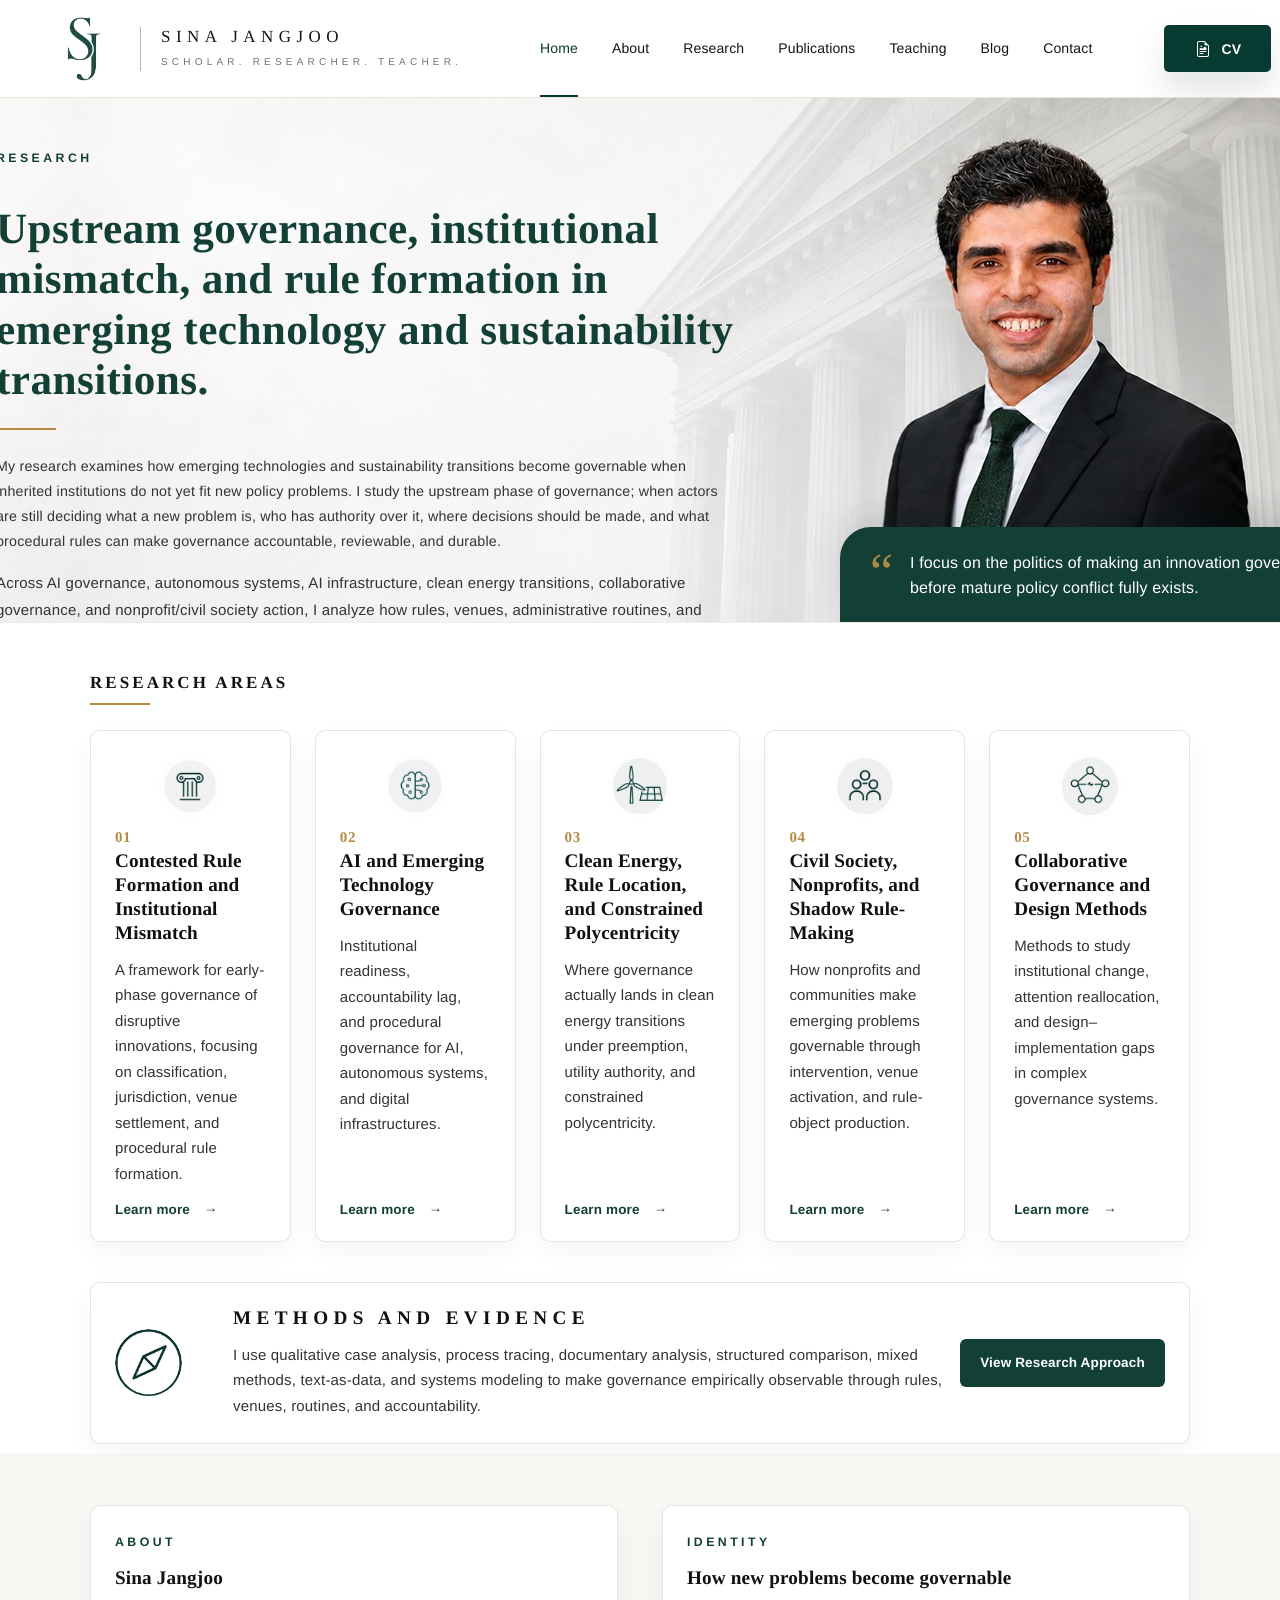
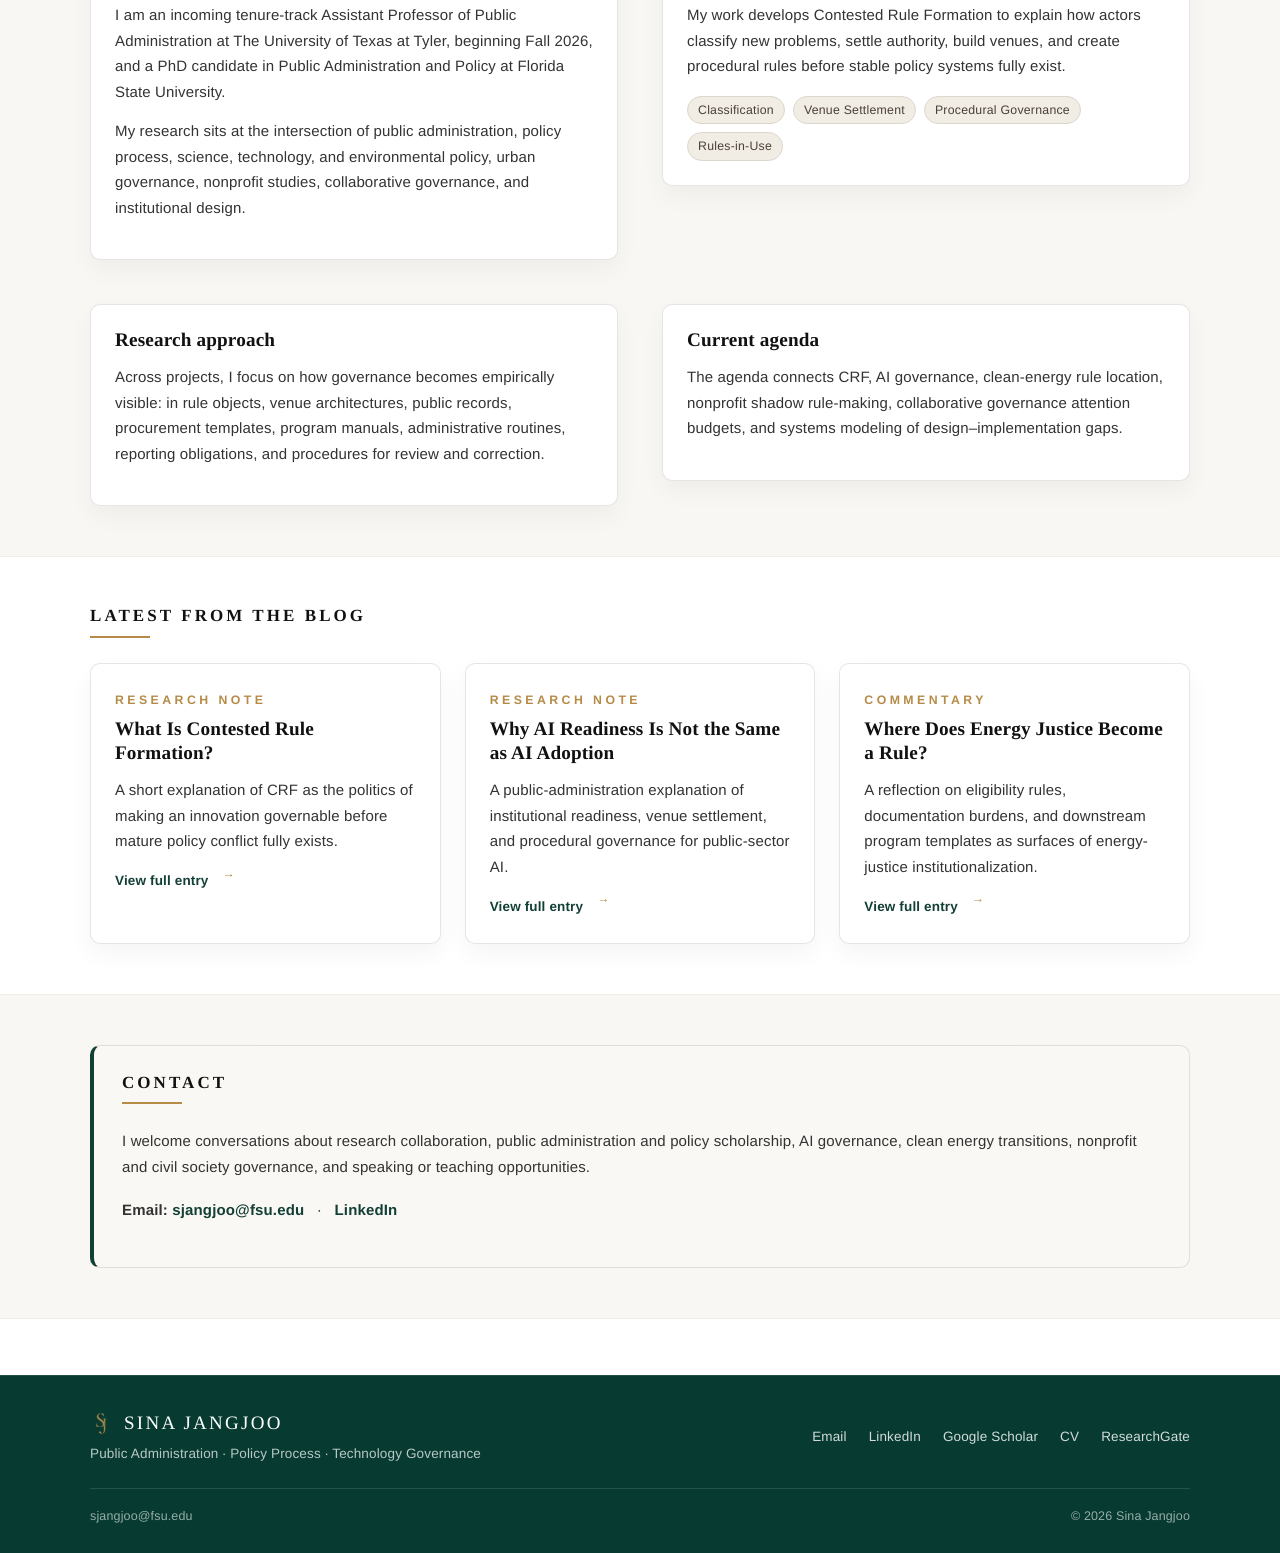
==== index.html @ 874858c8 "Update index.html" ====
<!DOCTYPE html>
<html lang="en">
<head>
  <!-- Google tag (gtag.js) -->
  <script async src="https://www.googletagmanager.com/gtag/js?id=G-QTLJDKC5LB"></script>
  <script>
    window.dataLayer = window.dataLayer || [];
    function gtag(){dataLayer.push(arguments);}
    gtag("js", new Date());

    gtag("config", "G-QTLJDKC5LB");
  </script>
  
<script src="nav.js"></script>
<meta charset="utf-8">
<meta content="width=device-width, initial-scale=1" name="viewport">
<title>Sina Jangjoo | Public Administration and Policy</title>
<meta content="Sina Jangjoo is a public administration and policy scholar studying upstream governance, institutional mismatch, and contested rule formation." name="description">
<link rel="icon" type="image/png" href="images/icon.png">
<link rel="apple-touch-icon" href="images/icon.png">
<link rel="stylesheet" href="style.css">

<style>
  :root {
    --hero-image: url('images/hero-bg.jpg') !important;

    --text-main: #222222;
    --text-body: #333333;
    --text-muted: #5A5A5A;
    --heading-main: #111111;

    --accent-green: #123f36;
    --accent-gold: #b58b47;
    --accent-garnet: #782F40;
    --accent-slate: #4A5C61;

    --box-bg: #ffffff;
    --soft-bg: #FAF8F4;
    --soft-chip: #F1ECE4;
    --soft-border: rgba(0, 0, 0, 0.10);
    --box-radius: 10px;
    --box-shadow: 0 10px 24px rgba(0, 0, 0, 0.045);
  }

  body {
    color: var(--text-body);
  }

  .hero-copy .eyebrow,
  .copy-card .eyebrow,
  .note-card span {
    color: var(--accent-green);
    font-size: 0.82rem;
    font-weight: 700;
    letter-spacing: 0.28em;
    text-transform: uppercase;
    line-height: 1;
  }

  .hero-copy h1 {
    color: var(--accent-green);
    font-family: ui-serif, Georgia, Cambria, "Times New Roman", Times, serif;
    font-size: clamp(1.935rem, 3.6vw, 2.88rem);
    line-height: 1.16;
    letter-spacing: 0.01em;
    margin-top: 22px;
    margin-bottom: 22px;
  }

  .hero-copy p {
    color: var(--text-body);
    font-size: 1rem;
    line-height: 1.75;
    max-width: 820px;
  }

  .gold-line,
  .section-line {
    background: var(--accent-gold);
  }

  .quote-card {
    background: var(--accent-green);
    color: #ffffff;
    border-radius: var(--box-radius);
    box-shadow: var(--box-shadow);
  }

  .quote-card p {
    color: #ffffff;
    font-size: 1.02rem;
    line-height: 1.6;
  }

  .quote-mark {
    color: var(--accent-gold);
  }

  .section-title {
    color: var(--heading-main);
    font-family: ui-serif, Georgia, Cambria, "Times New Roman", Times, serif;
    letter-spacing: 0.18em;
  }

  .research-grid {
    display: grid;
    grid-template-columns: repeat(5, minmax(0, 1fr));
    gap: 24px;
  }

  .research-card,
  .copy-card,
  .note-card,
  .methods-band,
  .green-callout {
    border-radius: var(--box-radius) !important;
    border: 1px solid var(--soft-border);
    background: var(--box-bg);
    box-shadow: var(--box-shadow);
  }

  .research-card {
    padding: 24px;
  }

  .research-card .num {
    color: var(--accent-gold);
    font-family: ui-serif, Georgia, Cambria, "Times New Roman", Times, serif;
    font-size: 1rem;
    font-weight: 600;
    letter-spacing: 0.04em;
    margin-bottom: 4px;
  }

  .research-card h3,
  .methods-band h3,
  .copy-card h3,
  .note-card h3 {
    color: var(--heading-main);
    font-family: ui-serif, Georgia, Cambria, "Times New Roman", Times, serif;
    font-size: 1.28rem;
    line-height: 1.25;
    margin-top: 0;
    margin-bottom: 12px;
  }

  .research-card p,
  .methods-band p,
  .copy-card p,
  .note-card p,
  .green-callout p {
    color: var(--text-body);
    font-size: 1rem;
    line-height: 1.7;
  }

  .research-card .learn,
  .learn {
    color: var(--accent-green);
    font-weight: 700;
    text-decoration: none;
  }

  .research-card .learn:hover,
  .learn:hover {
    text-decoration: underline;
  }

  .icon-wrap {
    background: rgba(18, 63, 54, 0.06);
  }

  .methods-band {
    margin-top: 40px;
    padding: 24px;
  }

  .btn {
    background: var(--accent-green);
    color: #ffffff;
    border-radius: 6px;
    font-weight: 700;
    text-decoration: none;
  }

  .btn:hover {
    background: #0d3029;
  }

  .copy-card {
    padding: 24px;
  }

  .concept-strip {
    display: flex;
    flex-wrap: wrap;
    gap: 8px;
    margin-top: 16px;
  }

  .concept-strip span {
    display: inline-block;
    padding: 7px 10px;
    border-radius: 999px;
    background: var(--soft-chip);
    color: #4a4038;
    font-size: 0.82rem;
    line-height: 1;
    font-weight: 500;
  }

  .notes-grid {
    display: grid;
    grid-template-columns: repeat(3, minmax(0, 1fr));
    gap: 24px;
  }

  .note-card {
    padding: 24px;
  }

  .note-card span {
    display: inline-block;
    color: var(--accent-gold);
    margin-bottom: 12px;
  }

  .green-callout {
    background: var(--soft-bg);
    border-left: 4px solid var(--accent-green);
    padding: 28px;
    box-shadow: none;
  }

  .green-callout h2 {
    margin-top: 0;
  }

  .green-callout a {
    color: var(--accent-green);
    font-weight: 700;
    text-decoration: none;
  }

  .green-callout a:hover {
    text-decoration: underline;
  }

  @media (max-width: 1100px) {
    .research-grid {
      grid-template-columns: repeat(2, minmax(0, 1fr));
    }

    .notes-grid {
      grid-template-columns: 1fr;
    }
  }

  @media (max-width: 700px) {
    .research-grid {
      grid-template-columns: 1fr;
    }

    .hero-copy h1 {
      font-size: 2rem;
    }

    .research-card h3,
    .methods-band h3,
    .copy-card h3,
    .note-card h3 {
      font-size: 1.18rem;
    }
  }
</style>
</head>

<body>

<main-nav active-page="home"></main-nav>

<main>
<section aria-label="Research hero" class="hero">
<div class="hero-inner">
<div class="hero-copy">
<span class="eyebrow">Research</span>
<h1>Upstream governance, institutional mismatch, and rule formation in emerging technology and sustainability transitions.</h1>
<div class="gold-line"></div>
<p style="font-size: 95%;">My research examines how emerging technologies and sustainability transitions become governable when inherited institutions do not yet fit new policy problems. I study the upstream phase of governance; when actors are still deciding what a new problem is, who has authority over it, where decisions should be made, and what procedural rules can make governance accountable, reviewable, and durable.</p>
<p>Across AI governance, autonomous systems, AI infrastructure, clean energy transitions, collaborative governance, and nonprofit/civil society action, I analyze how rules, venues, administrative routines, and intermediaries shape whether governance stabilizes, stalls, shifts venues, or consolidates without meaningful learning.</p>
</div>
<div class="quote-card"><span class="quote-mark">“</span><p>I focus on the politics of making an innovation governable before mature policy conflict fully exists.</p></div>
</div>
</section>


<section class="section research-top" id="research">
  <h2 class="section-title">Research Areas</h2>
  <div class="section-line"></div>

  <div class="research-grid">

    <article class="research-card">
      <div class="icon-wrap">
        <img alt="Contested rule formation icon" decoding="async" draggable="false" loading="eager" src="images/extracted_icon_2.png">
      </div>
      <div class="num">01</div>
      <h3>Contested Rule Formation and Institutional Mismatch</h3>
      <p>A framework for early-phase governance of disruptive innovations, focusing on classification, jurisdiction, venue settlement, and procedural rule formation.</p>
      <a class="learn" href="research.html#crf">Learn more <span>→</span></a>
    </article>

    <article class="research-card">
      <div class="icon-wrap">
        <img alt="AI and technology governance icon" decoding="async" draggable="false" loading="eager" src="images/extracted_icon_3.png">
      </div>
      <div class="num">02</div>
      <h3>AI and Emerging Technology Governance</h3>
      <p>Institutional readiness, accountability lag, and procedural governance for AI, autonomous systems, and digital infrastructures.</p>
      <a class="learn" href="research.html#ai">Learn more <span>→</span></a>
    </article>

    <article class="research-card">
      <div class="icon-wrap">
        <img alt="Clean energy governance icon" decoding="async" draggable="false" loading="eager" src="images/extracted_icon_4.png">
      </div>
      <div class="num">03</div>
      <h3>Clean Energy, Rule Location, and Constrained Polycentricity</h3>
      <p>Where governance actually lands in clean energy transitions under preemption, utility authority, and constrained polycentricity.</p>
      <a class="learn" href="research.html#energy">Learn more <span>→</span></a>
    </article>

    <article class="research-card">
      <div class="icon-wrap">
        <img alt="Civil society and nonprofits icon" decoding="async" draggable="false" loading="eager" src="images/extracted_icon_5.png">
      </div>
      <div class="num">04</div>
      <h3>Civil Society, Nonprofits, and Shadow Rule-Making</h3>
      <p>How nonprofits and communities make emerging problems governable through intervention, venue activation, and rule-object production.</p>
      <a class="learn" href="research.html#nonprofits">Learn more <span>→</span></a>
    </article>

    <article class="research-card">
      <div class="icon-wrap">
        <img alt="Collaborative governance icon" decoding="async" draggable="false" loading="eager" src="images/extracted_icon_6.png">
      </div>
      <div class="num">05</div>
      <h3>Collaborative Governance and Design Methods</h3>
      <p>Methods to study institutional change, attention reallocation, and design–implementation gaps in complex governance systems.</p>
      <a class="learn" href="research.html#methods-grid">Learn more <span>→</span></a>
    </article>

  </div>

  <div class="methods-band" id="methods">
    <div class="icon-wrap">
      <img alt="Methods and evidence compass icon" decoding="async" draggable="false" loading="eager" src="images/extracted_icon_7.png">
    </div>
    <div>
      <h3>Methods and Evidence</h3>
      <p>I use qualitative case analysis, process tracing, documentary analysis, structured comparison, mixed methods, text-as-data, and systems modeling to make governance empirically observable through rules, venues, routines, and accountability.</p>
    </div>
    <a class="btn" href="research.html#approach">View Research Approach</a>
  </div>
</section>

<section class="light-block" id="about">
  <div class="section block two-col">
    
    <div class="copy-card">
      <span class="eyebrow">About</span>
      <h3>Sina Jangjoo</h3>
      <p>I am an incoming tenure-track Assistant Professor of Public Administration at The University of Texas at Tyler, beginning Fall 2026, and a PhD candidate in Public Administration and Policy at Florida State University.</p>
      <p>My research sits at the intersection of public administration, policy process, science, technology, and environmental policy, urban governance, nonprofit studies, collaborative governance, and institutional design.</p>
    </div>

    <div class="copy-card">
      <span class="eyebrow">Identity</span>
      <h3>How new problems become governable</h3>
      <p>My work develops Contested Rule Formation to explain how actors classify new problems, settle authority, build venues, and create procedural rules before stable policy systems fully exist.</p>
      <div class="concept-strip">
        <span>Classification</span>
        <span>Venue Settlement</span>
        <span>Procedural Governance</span>
        <span>Rules-in-Use</span>
      </div>
    </div>

    <div class="copy-card">
      <h3>Research approach</h3>
      <p>Across projects, I focus on how governance becomes empirically visible: in rule objects, venue architectures, public records, procurement templates, program manuals, administrative routines, reporting obligations, and procedures for review and correction.</p>
    </div>

    <div class="copy-card">
      <h3>Current agenda</h3>
      <p>The agenda connects CRF, AI governance, clean-energy rule location, nonprofit shadow rule-making, collaborative governance attention budgets, and systems modeling of design–implementation gaps.</p>
    </div>

  </div>
</section>

<section class="section block" id="latest-blog">

  <h2 class="section-title">Latest from the Blog</h2>
  <div class="section-line"></div>

  <div class="notes-grid" id="home-latest-posts"></div>

</section>

<section class="light-block" id="contact">
  <div class="section block">
    <div class="green-callout">
      
      <h2 class="section-title">Contact</h2>
      <div class="section-line"></div>
      
      <p>I welcome conversations about research collaboration, public administration and policy scholarship, AI governance, clean energy transitions, nonprofit and civil society governance, and speaking or teaching opportunities.</p>
      <p style="margin-top:18px">
        <strong>Email:</strong> <a href="mailto:sjangjoo@fsu.edu">sjangjoo@fsu.edu</a> &nbsp; · &nbsp; 
        <a href="https://www.linkedin.com/in/sina-jangjoo/" target="_blank" rel="noopener noreferrer">LinkedIn</a>
      </p>
    </div>
  </div>
</section>

</main>

<site-footer></site-footer>
<script src="site-footer.js"></script>
<script src="blog-data.js"></script>
<script src="blog-components.js"></script>
<script>
  SJBlog.renderLatest("home-latest-posts", 3, "home");
</script>

</body>
</html>
---- style.css ----
:root {
  --green: #073B32;
  --green-dark: #062820;
  --gold: #B08A45;
  --ivory: #F8F7F3;
  --paper: #FFFFFF;
  --section-tint: #F8F7F3;
  --white: #FFFFFF;
  --text: #1F2523;
  --muted: #5B625F;
  --border: #DDD8CE;
  --panel: #EFEEE9;
  --hero-bg: #F7F8F8;
  --serif: Georgia, "Times New Roman", serif;
  --sans: Arial, Helvetica, sans-serif;
  --wrap: min(1356px, calc(100% - 180px));
}

* {
  box-sizing: border-box;
}

html {
  scroll-behavior: smooth;
}

html,
body {
  margin: 0;
  background: var(--paper);
  color: var(--text);
  font-family: var(--sans);
  font-size: 15px;
  line-height: 1.58;
  letter-spacing: 0.01em;
  -webkit-font-smoothing: antialiased;
  text-rendering: geometricPrecision;
}

body {
  overflow-x: hidden;
}

a {
  color: inherit;
  text-decoration: none;
}

img {
  max-width: 100%;
  display: block;
}

section[id] {
  scroll-margin-top: 110px;
}

/* ==========================================================
   HEADER / MAIN NAVIGATION
   ========================================================== */

main-nav {
  display: block;
  width: 100%;
}

.sj-site-header {
  width: 100%;
  height: 98px;
  background: #ffffff;
  border-bottom: 1px solid #e8e5dd;
  position: relative;
  z-index: 1000;
}

.sj-header-inner {
  width: min(1390px, calc(100% - 96px));
  height: 100%;
  margin: 0 auto;
  display: grid;
  grid-template-columns: auto 1fr auto;
  align-items: center;
  column-gap: 72px;
}

.sj-header-brand {
  display: flex;
  align-items: center;
  gap: 20px;
  min-width: 420px;
}

.sj-logo-link {
  display: flex;
  align-items: center;
  justify-content: center;
  flex: 0 0 auto;
}

.sj-logo {
  width: auto;
  height: 72px;
  display: block;
  object-fit: contain;
}

.sj-vertical-divider {
  width: 1px;
  height: 44px;
  background: #b9b4aa;
  opacity: 0.95;
  flex: 0 0 auto;
}

.sj-brand-text {
  display: flex;
  flex-direction: column;
  justify-content: center;
  color: var(--green);
  line-height: 1;
  text-decoration: none;
  transform: translateY(-1px);
}

.sj-brand-name {
  font-family: var(--serif);
  font-size: 17px;
  font-weight: 400;
  letter-spacing: 0.32em;
  color: #111817;
  white-space: nowrap;
  margin: 0;
}

.sj-brand-subtitle {
  margin-top: 13px;
  font-family: var(--sans);
  font-size: 10px;
  font-weight: 400;
  letter-spacing: 0.42em;
  color: #6f7470;
  text-transform: uppercase;
  white-space: nowrap;
}

.sj-main-navigation {
  height: 100%;
  display: flex;
  align-items: center;
  justify-content: center;
  gap: 34px;
  white-space: nowrap;
}

.sj-nav-link {
  height: 100%;
  display: flex;
  align-items: center;
  position: relative;
  font-family: var(--sans);
  font-size: 14px;
  font-weight: 400;
  color: #101615;
  text-decoration: none;
  letter-spacing: 0.01em;
  transition: color 0.2s ease;
}

.sj-nav-link::after {
  content: "";
  position: absolute;
  left: 0;
  right: 0;
  bottom: 0;
  height: 2px;
  background: var(--green);
  transform: scaleX(0);
  transform-origin: center;
  transition: transform 0.2s ease;
}

.sj-nav-link:hover,
.sj-nav-link.active {
  color: var(--green);
}

.sj-nav-link:hover::after,
.sj-nav-link.active::after {
  transform: scaleX(1);
}

.sj-header-action {
  display: flex;
  align-items: center;
  justify-content: flex-end;
}

.sj-cv-button {
  height: 47px;
  min-width: 107px;
  padding: 0 25px;
  display: inline-flex;
  align-items: center;
  justify-content: center;
  gap: 11px;
  background: var(--green);
  color: #ffffff;
  border-radius: 5px;
  text-decoration: none;
  font-family: var(--sans);
  font-size: 14px;
  font-weight: 700;
  line-height: 1;
  box-shadow: 0 18px 34px rgba(6, 40, 32, 0.12);
  transition: background-color 0.2s ease, transform 0.2s ease;
}

.sj-cv-button:hover {
  background: var(--green-dark);
  transform: translateY(-1px);
}

.sj-cv-button svg {
  width: 16px;
  height: 16px;
  fill: currentColor;
  flex: 0 0 auto;
}

/* ==========================================================
   MAIN / HERO
   ========================================================== */

main {
  background: var(--paper);
}

.hero {
  height: 525px !important;
  min-height: 525px !important;
  position: relative !important;
  overflow: hidden !important;
  background-color: var(--hero-bg) !important;
  background-image: linear-gradient(90deg, rgba(255, 255, 255, 0.035), rgba(255, 255, 255, 0)), var(--hero-image) !important;
  background-repeat: no-repeat !important;
  background-size: 1536px auto !important;
  background-position: center top !important;
  border-bottom: 1px solid #efede8;
}

.hero-inner {
  width: 1536px !important;
  max-width: none !important;
  height: 525px !important;
  margin: 0 !important;
  position: absolute !important;
  left: 50% !important;
  top: 0 !important;
  transform: translateX(-50%) !important;
  overflow: hidden !important;
}

.hero-inner::before {
  content: "";
  position: absolute;
  inset: 0;
  z-index: 0;
  background-image: linear-gradient(90deg, rgba(255, 255, 255, 0.03), rgba(255, 255, 255, 0)), var(--hero-image);
  background-repeat: no-repeat;
  background-size: 1536px auto;
  background-position: center top;
  pointer-events: none;
}

.hero-copy {
  position: absolute !important;
  z-index: 2 !important;
  left: 124px !important;
  top: 48px !important;
  width: 745px !important;
  max-width: none !important;
  padding: 0 !important;
}

.eyebrow {
  display: inline-block;
  color: var(--green);
  font-size: 14px;
  line-height: 1;
  letter-spacing: 0.34em;
  font-weight: 700;
  text-transform: uppercase;
  margin-bottom: 19px;
}

h1 {
  font-family: var(--serif);
  color: var(--green);
  font-size: 36px;
  line-height: 1.18;
  margin: 0 0 21px;
  font-weight: 700;
  letter-spacing: 0.017em;
  max-width: 790px;
}

.gold-line,
.section-line {
  width: 60px;
  height: 2px;
  background: var(--gold);
  margin: 0 0 25px;
}

.hero-copy p {
  font-size: 15px;
  line-height: 1.54;
  max-width: 760px;
  margin: 0 0 17px;
  color: #303633;
  letter-spacing: 0.014em;
}

.quote-card {
  position: absolute !important;
  z-index: 3 !important;
  right: 0 !important;
  bottom: 0 !important;
  width: 568px !important;
  height: 96px !important;
  min-height: 0 !important;
  background: linear-gradient(135deg, #0B4138, #062820);
  color: #ffffff;
  padding: 25px 34px 20px 70px !important;
  border-radius: 31px 0 0 0 !important;
  transform: none !important;
  box-shadow: 0 -12px 30px rgba(6, 40, 32, 0.10) !important;
}

.quote-card .quote-mark {
  position: absolute;
  left: 30px !important;
  top: 20px !important;
  color: var(--gold);
  font-family: var(--serif);
  font-size: 52px;
  line-height: 1;
}

.quote-card p {
  margin: 0;
  font-size: 16px !important;
  line-height: 1.55 !important;
  letter-spacing: 0.01em;
  max-width: 425px !important;
}

/* ==========================================================
   SECTIONS / RESEARCH CARDS
   ========================================================== */

.section {
  width: var(--wrap);
  margin: 0 auto;
}

.block {
  padding: 50px 0;
}

.research-top {
  padding-top: 51px;
  padding-bottom: 10px;
  background: var(--paper);
  box-shadow: 0 0 0 100vmax var(--paper);
  clip-path: inset(0 -100vmax);
}

.section-title {
  font-size: 17px;
  letter-spacing: 0.34em;
  color: var(--green);
  text-transform: uppercase;
  font-weight: 700;
  margin: 0 0 10px;
  line-height: 1.1;
}

.research-grid {
  display: grid;
  grid-template-columns: repeat(5, 1fr);
  gap: 18px;
}

.research-card {
  background: #ffffff;
  border: 1px solid var(--border);
  border-radius: 5px;
  min-height: 266px;
  padding: 12px 22px 16px;
  display: flex;
  flex-direction: column;
  box-shadow: 0 3px 12px rgba(31, 37, 35, 0.025);
}

.icon-wrap {
  width: 64px;
  height: 64px;
  border-radius: 50%;
  background: #edf0ee;
  margin: 0 auto 12px;
  color: var(--green);
  display: grid;
  place-items: center;
  flex: 0 0 auto;
}

.icon-wrap svg {
  width: 42px;
  height: 42px;
  fill: none;
  stroke: currentColor;
  stroke-linecap: round;
  stroke-linejoin: round;
  shape-rendering: geometricPrecision;
  overflow: visible;
}

.research-grid .icon-wrap svg * {
  vector-effect: non-scaling-stroke;
}

.research-card .icon-wrap {
  width: 64px !important;
  height: 64px !important;
  padding: 0 !important;
  background: transparent !important;
  border: none !important;
  overflow: hidden !important;
  border-radius: 50% !important;
  display: grid !important;
  place-items: center !important;
}

.research-card .icon-wrap img {
  width: 100% !important;
  height: 100% !important;
  display: block !important;
  object-fit: cover !important;
  border-radius: 50% !important;
  image-rendering: auto !important;
}

.research-card .icon-wrap svg {
  display: none !important;
}

.num {
  font-family: var(--serif);
  font-size: 14px;
  color: var(--gold);
  margin-bottom: 3px;
  line-height: 1;
}

.research-card h3 {
  font-family: var(--serif);
  font-size: 18px;
  line-height: 1.18;
  color: #151b19;
  margin: 0 0 13px;
  font-weight: 700;
  letter-spacing: 0.005em;
}

.research-card p {
  font-size: 13.5px;
  line-height: 1.55;
  color: #404844;
  margin: 0 0 16px;
  letter-spacing: 0.008em;
}

.learn {
  margin-top: auto;
  color: var(--green);
  font-weight: 700;
  font-size: 13.5px;
  display: inline-flex;
  gap: 14px;
  align-items: center;
  line-height: 1;
}

.methods-band {
  margin-top: 22px;
  background: #eeeee9;
  border-radius: 5px;
  display: grid;
  grid-template-columns: 104px 1fr 205px;
  align-items: center;
  gap: 14px;
  padding: 18px 30px 17px 32px;
  min-height: 92px;
}

.methods-band .icon-wrap {
  width: 67px;
  height: 67px;
  margin: 0;
  background: transparent;
  border: 0;
  color: var(--green);
  overflow: hidden;
  border-radius: 50%;
  display: grid;
  place-items: center;
}

.methods-band .icon-wrap img {
  width: 100%;
  height: 100%;
  display: block;
  object-fit: cover;
  border-radius: 50%;
  image-rendering: auto;
}

.methods-band h3 {
  font-size: 14px;
  letter-spacing: 0.28em;
  text-transform: uppercase;
  color: var(--green);
  margin: 0 0 6px;
  line-height: 1.1;
  font-weight: 700;
}

.methods-band p {
  margin: 0;
  color: #4a504d;
  line-height: 1.45;
  font-size: 13.5px;
  letter-spacing: 0.012em;
}

.btn {
  display: inline-flex;
  align-items: center;
  justify-content: center;
  background: var(--green);
  color: white;
  border-radius: 5px;
  padding: 13px 24px;
  font-weight: 700;
  white-space: nowrap;
  font-size: 13.5px;
  min-width: 205px;
}

/* ==========================================================
   LOWER PAGE CONTENT
   ========================================================== */

.light-block {
  background: var(--section-tint);
  border-top: 1px solid #f0ede6;
  border-bottom: 1px solid #f0ede6;
}

main > section.section.block {
  background: var(--paper);
  box-shadow: 0 0 0 100vmax var(--paper);
  clip-path: inset(0 -100vmax);
}

main > section.light-block + section.section.block {
  background: var(--paper);
  box-shadow: 0 0 0 100vmax var(--paper);
  clip-path: inset(0 -100vmax);
}

main > section.research-top {
  background: var(--paper) !important;
  box-shadow: 0 0 0 100vmax var(--paper) !important;
  clip-path: inset(0 -100vmax) !important;
}

main > section.light-block {
  background: var(--section-tint) !important;
  border-top: 1px solid #f0ede6 !important;
  border-bottom: 1px solid #f0ede6 !important;
}

.two-col {
  display: grid;
  grid-template-columns: 1fr 1fr;
  gap: 44px;
  align-items: start;
}

.copy-card,
.pub-card,
.note-card {
  background: #ffffff;
  border: 1px solid var(--border);
  border-radius: 8px;
  padding: 30px;
  box-shadow: 0 6px 30px rgba(6, 40, 32, 0.05);
}

.copy-card h3,
.pub-card h3,
.note-card h3 {
  font-family: var(--serif);
  color: var(--green);
  font-size: 25px;
  line-height: 1.2;
  margin: 0 0 14px;
}

.copy-card p,
.pub-card p,
.note-card p {
  color: #39413e;
  margin: 0 0 14px;
  line-height: 1.65;
}

.copy-card ul {
  margin: 12px 0 0 20px;
  padding: 0;
  color: #39413e;
}

.copy-card li {
  margin: 7px 0;
}

.concept-strip {
  display: flex;
  flex-wrap: wrap;
  gap: 10px;
  margin-top: 18px;
}

.concept-strip span,
.status {
  border: 1px solid var(--border);
  border-radius: 999px;
  padding: 6px 11px;
  background: #f6f5f1;
  color: var(--green);
  font-weight: 700;
  font-size: 12px;
  text-transform: none;
  letter-spacing: 0.02em;
}

.pub-grid,
.notes-grid {
  display: grid;
  grid-template-columns: repeat(3, 1fr);
  gap: 22px;
}

.pub-card,
.note-card {
  min-height: 260px;
}

.citation {
  font-size: 13.5px;
  color: var(--muted);
  font-style: italic;
  line-height: 1.55;
}

.pub-links a {
  display: inline-flex;
  margin-right: 10px;
  margin-top: 8px;
  color: var(--green);
  font-weight: 700;
  font-size: 13px;
}

.small {
  font-size: 13px;
  color: var(--muted);
}

/* ==========================================================
   GENERIC PAGE STYLING
   This helps research.html, publications.html, and media.html
   keep a clean layout even if they use simple section markup.
   ========================================================== */

.page-section {
  width: var(--wrap);
  margin: 0 auto;
  padding: 54px 0;
}

.page-kicker {
  display: block;
  color: var(--green);
  font-size: 13px;
  line-height: 1;
  letter-spacing: 0.34em;
  font-weight: 700;
  text-transform: uppercase;
  margin-bottom: 18px;
}

.page-title {
  font-family: var(--serif);
  color: var(--green);
  font-size: 36px;
  line-height: 1.22;
  margin: 0 0 20px;
  max-width: 1180px;
}

.page-lede {
  color: #303633;
  font-size: 15px;
  line-height: 1.7;
  max-width: 1200px;
  margin: 0 0 18px;
}

.page-quote {
  font-family: var(--serif);
  color: var(--green);
  font-size: 21px;
  line-height: 1.45;
  margin: 24px 0;
  padding-left: 22px;
  border-left: 3px solid var(--gold);
}

/* ==========================================================
   FOOTER
   ========================================================== */

.footer {
  background: var(--green-dark) !important;
  color: #ffffff;
  padding: 42px 0;
  margin-top: 40px;
}

.footer-inner {
  width: var(--wrap);
  margin: 0 auto;
  display: flex;
  justify-content: space-between;
  gap: 28px;
  align-items: center;
}

.footer a {
  color: #ffffff;
  margin-left: 18px;
}

/* ==========================================================
   RESPONSIVE
   ========================================================== */

@media (max-width: 1200px) {
  :root {
    --wrap: min(100% - 50px, 1100px);
  }

  .sj-header-inner {
    width: min(100% - 48px, 1100px);
    column-gap: 34px;
  }

  .sj-header-brand {
    min-width: 340px;
    gap: 16px;
  }

  .sj-logo {
    height: 62px;
  }

  .sj-brand-name {
    font-size: 15px;
    letter-spacing: 0.26em;
  }

  .sj-brand-subtitle {
    font-size: 9px;
    letter-spacing: 0.32em;
  }

  .sj-main-navigation {
    gap: 22px;
  }

  .sj-nav-link {
    font-size: 13px;
  }

  .hero {
    height: auto;
    min-height: 525px;
    background-position: center top;
  }

  .hero-copy {
    max-width: 100%;
    width: auto;
  }

  .quote-card {
    width: min(620px, 84%);
  }

  .research-grid {
    grid-template-columns: repeat(2, 1fr);
  }

  .methods-band {
    grid-template-columns: 90px 1fr;
  }

  .methods-band .btn {
    grid-column: 2;
  }

  .pub-grid,
  .notes-grid {
    grid-template-columns: 1fr 1fr;
  }
}

@media (max-width: 900px) {
  .sj-site-header {
    height: auto;
  }

  .sj-header-inner {
    width: calc(100% - 32px);
    padding: 14px 0;
    display: flex;
    flex-wrap: wrap;
    gap: 16px 24px;
  }

  .sj-header-brand {
    min-width: 0;
    flex: 1 1 auto;
  }

  .sj-logo {
    height: 54px;
  }

  .sj-vertical-divider {
    height: 38px;
  }

  .sj-brand-name {
    font-size: 15px;
    letter-spacing: 0.22em;
  }

  .sj-brand-subtitle {
    margin-top: 9px;
    font-size: 8px;
    letter-spacing: 0.24em;
  }

  .sj-header-action {
    margin-left: auto;
  }

  .sj-main-navigation {
    order: 3;
    width: 100%;
    height: auto;
    justify-content: flex-start;
    gap: 24px;
    overflow-x: auto;
    padding-bottom: 4px;
  }

  .sj-nav-link {
    height: 34px;
    flex: 0 0 auto;
  }

  .sj-cv-button {
    height: 42px;
    min-width: 92px;
    padding: 0 20px;
  }
}

@media (max-width: 760px) {
  :root {
    --wrap: calc(100% - 28px);
  }

  body {
    font-size: 15px;
  }

  .hero {
    min-height: 720px;
  }

  .hero-copy {
    left: 24px !important;
    width: calc(100% - 48px) !important;
    padding: 40px 0 430px;
  }

  h1,
  .page-title {
    font-size: 32px;
  }

  .quote-card {
    height: auto;
    min-height: 110px;
    padding: 24px 22px 22px 62px !important;
  }

  .quote-card p {
    font-size: 15px;
  }

  .research-grid,
  .two-col,
  .pub-grid,
  .notes-grid {
    grid-template-columns: 1fr;
  }

  .methods-band {
    grid-template-columns: 1fr;
    padding: 22px;
  }

  .methods-band .btn {
    grid-column: auto;
  }

  .footer-inner {
    display: block;
  }

  .footer a {
    display: inline-block;
    margin: 12px 18px 0 0;
  }
}

@media (max-width: 560px) {
  .sj-header-inner {
    width: calc(100% - 24px);
  }

  .sj-header-brand {
    width: 100%;
  }

  .sj-logo {
    height: 48px;
  }

  .sj-brand-name {
    font-size: 14px;
    letter-spacing: 0.18em;
  }

  .sj-brand-subtitle {
    font-size: 7.5px;
    letter-spacing: 0.18em;
  }

  .sj-header-action {
    width: 100%;
    justify-content: flex-start;
  }

  .sj-main-navigation {
    gap: 20px;
  }
}
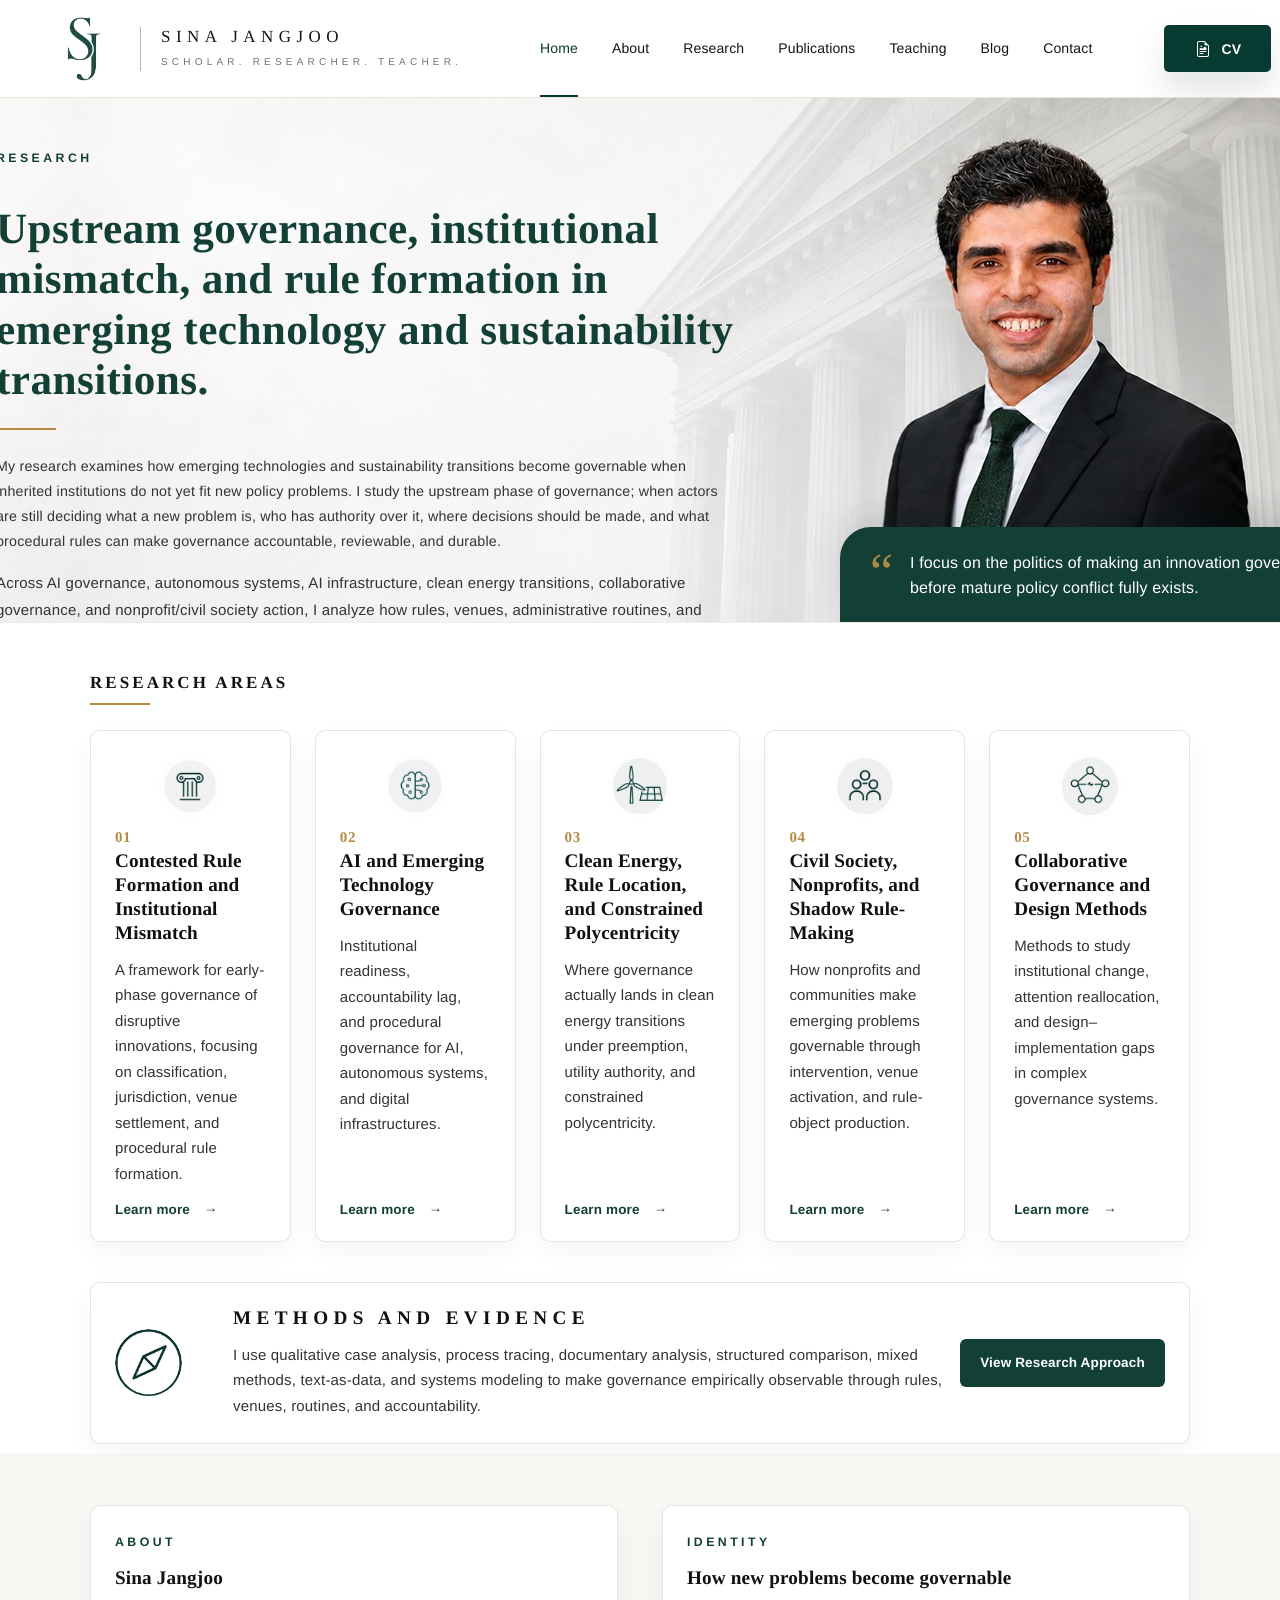
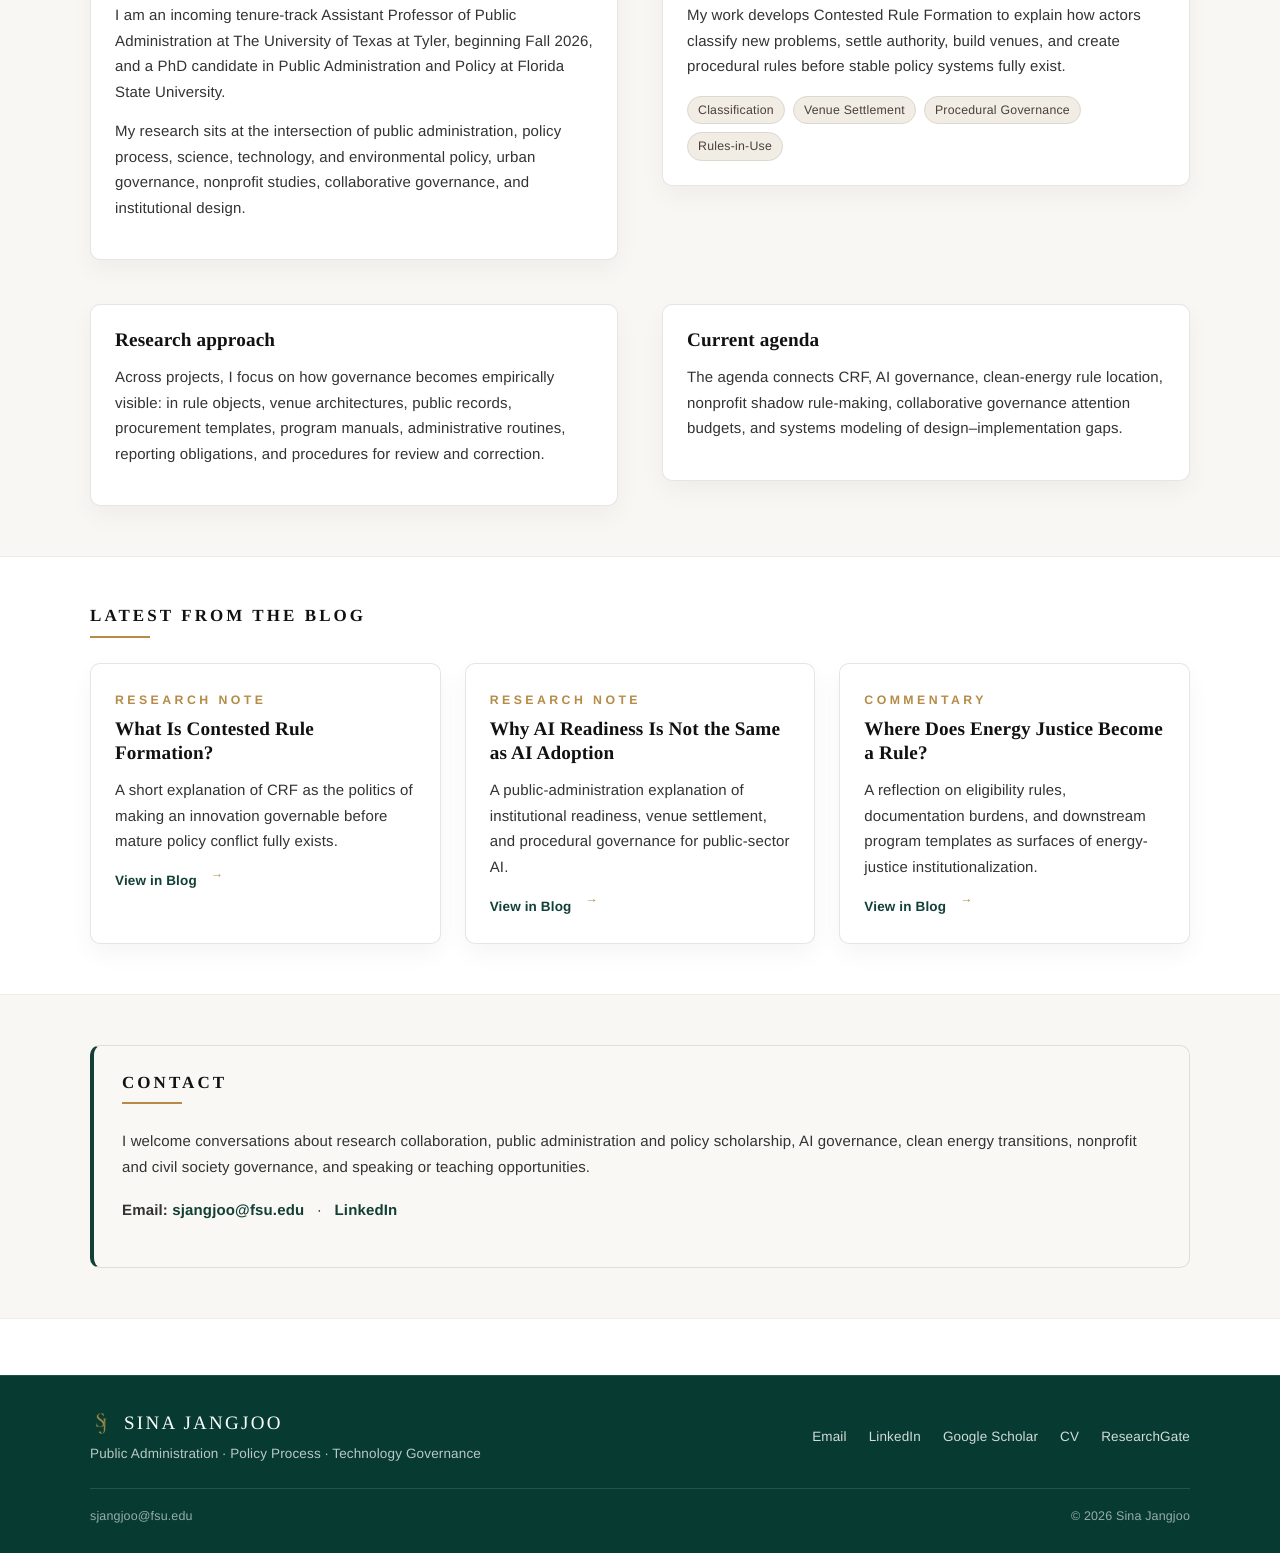
==== commit b818310d: "Update index.html" ====
--- a/index.html
+++ b/index.html
@@ -119,6 +119,21 @@
     box-shadow: var(--box-shadow);
   }
 
+  .research-card,
+  .note-card {
+    text-decoration: none;
+    color: inherit;
+    cursor: pointer;
+    transition: transform 0.18s ease, box-shadow 0.18s ease, border-color 0.18s ease;
+  }
+
+  .research-card:hover,
+  .note-card:hover {
+    transform: translateY(-3px);
+    border-color: rgba(18, 63, 54, 0.22);
+    box-shadow: 0 14px 30px rgba(0, 0, 0, 0.07);
+  }
+
   .research-card {
     padding: 24px;
   }
@@ -161,7 +176,8 @@
     text-decoration: none;
   }
 
-  .research-card .learn:hover,
+  .research-card:hover .learn,
+  .note-card:hover .learn,
   .learn:hover {
     text-decoration: underline;
   }
@@ -217,12 +233,20 @@
 
   .note-card {
     padding: 24px;
+    display: block;
   }
 
   .note-card span {
     display: inline-block;
     color: var(--accent-gold);
     margin-bottom: 12px;
+  }
+
+  .note-card .learn {
+    display: inline-flex;
+    gap: 14px;
+    align-items: center;
+    line-height: 1;
   }
 
   .green-callout {
@@ -300,55 +324,55 @@
 
   <div class="research-grid">
 
-    <article class="research-card">
+    <a class="research-card" href="research.html#crf" aria-label="Learn more about Contested Rule Formation and Institutional Mismatch">
       <div class="icon-wrap">
         <img alt="Contested rule formation icon" decoding="async" draggable="false" loading="eager" src="images/extracted_icon_2.png">
       </div>
       <div class="num">01</div>
       <h3>Contested Rule Formation and Institutional Mismatch</h3>
       <p>A framework for early-phase governance of disruptive innovations, focusing on classification, jurisdiction, venue settlement, and procedural rule formation.</p>
-      <a class="learn" href="research.html#crf">Learn more <span>→</span></a>
-    </article>
-
-    <article class="research-card">
+      <span class="learn">Learn more <span>→</span></span>
+    </a>
+
+    <a class="research-card" href="research.html#ai" aria-label="Learn more about AI and Emerging Technology Governance">
       <div class="icon-wrap">
         <img alt="AI and technology governance icon" decoding="async" draggable="false" loading="eager" src="images/extracted_icon_3.png">
       </div>
       <div class="num">02</div>
       <h3>AI and Emerging Technology Governance</h3>
       <p>Institutional readiness, accountability lag, and procedural governance for AI, autonomous systems, and digital infrastructures.</p>
-      <a class="learn" href="research.html#ai">Learn more <span>→</span></a>
-    </article>
-
-    <article class="research-card">
+      <span class="learn">Learn more <span>→</span></span>
+    </a>
+
+    <a class="research-card" href="research.html#energy" aria-label="Learn more about Clean Energy, Rule Location, and Constrained Polycentricity">
       <div class="icon-wrap">
         <img alt="Clean energy governance icon" decoding="async" draggable="false" loading="eager" src="images/extracted_icon_4.png">
       </div>
       <div class="num">03</div>
       <h3>Clean Energy, Rule Location, and Constrained Polycentricity</h3>
       <p>Where governance actually lands in clean energy transitions under preemption, utility authority, and constrained polycentricity.</p>
-      <a class="learn" href="research.html#energy">Learn more <span>→</span></a>
-    </article>
-
-    <article class="research-card">
+      <span class="learn">Learn more <span>→</span></span>
+    </a>
+
+    <a class="research-card" href="research.html#nonprofits" aria-label="Learn more about Civil Society, Nonprofits, and Shadow Rule-Making">
       <div class="icon-wrap">
         <img alt="Civil society and nonprofits icon" decoding="async" draggable="false" loading="eager" src="images/extracted_icon_5.png">
       </div>
       <div class="num">04</div>
       <h3>Civil Society, Nonprofits, and Shadow Rule-Making</h3>
       <p>How nonprofits and communities make emerging problems governable through intervention, venue activation, and rule-object production.</p>
-      <a class="learn" href="research.html#nonprofits">Learn more <span>→</span></a>
-    </article>
-
-    <article class="research-card">
+      <span class="learn">Learn more <span>→</span></span>
+    </a>
+
+    <a class="research-card" href="research.html#methods-grid" aria-label="Learn more about Collaborative Governance and Design Methods">
       <div class="icon-wrap">
         <img alt="Collaborative governance icon" decoding="async" draggable="false" loading="eager" src="images/extracted_icon_6.png">
       </div>
       <div class="num">05</div>
       <h3>Collaborative Governance and Design Methods</h3>
       <p>Methods to study institutional change, attention reallocation, and design–implementation gaps in complex governance systems.</p>
-      <a class="learn" href="research.html#methods-grid">Learn more <span>→</span></a>
-    </article>
+      <span class="learn">Learn more <span>→</span></span>
+    </a>
 
   </div>
 
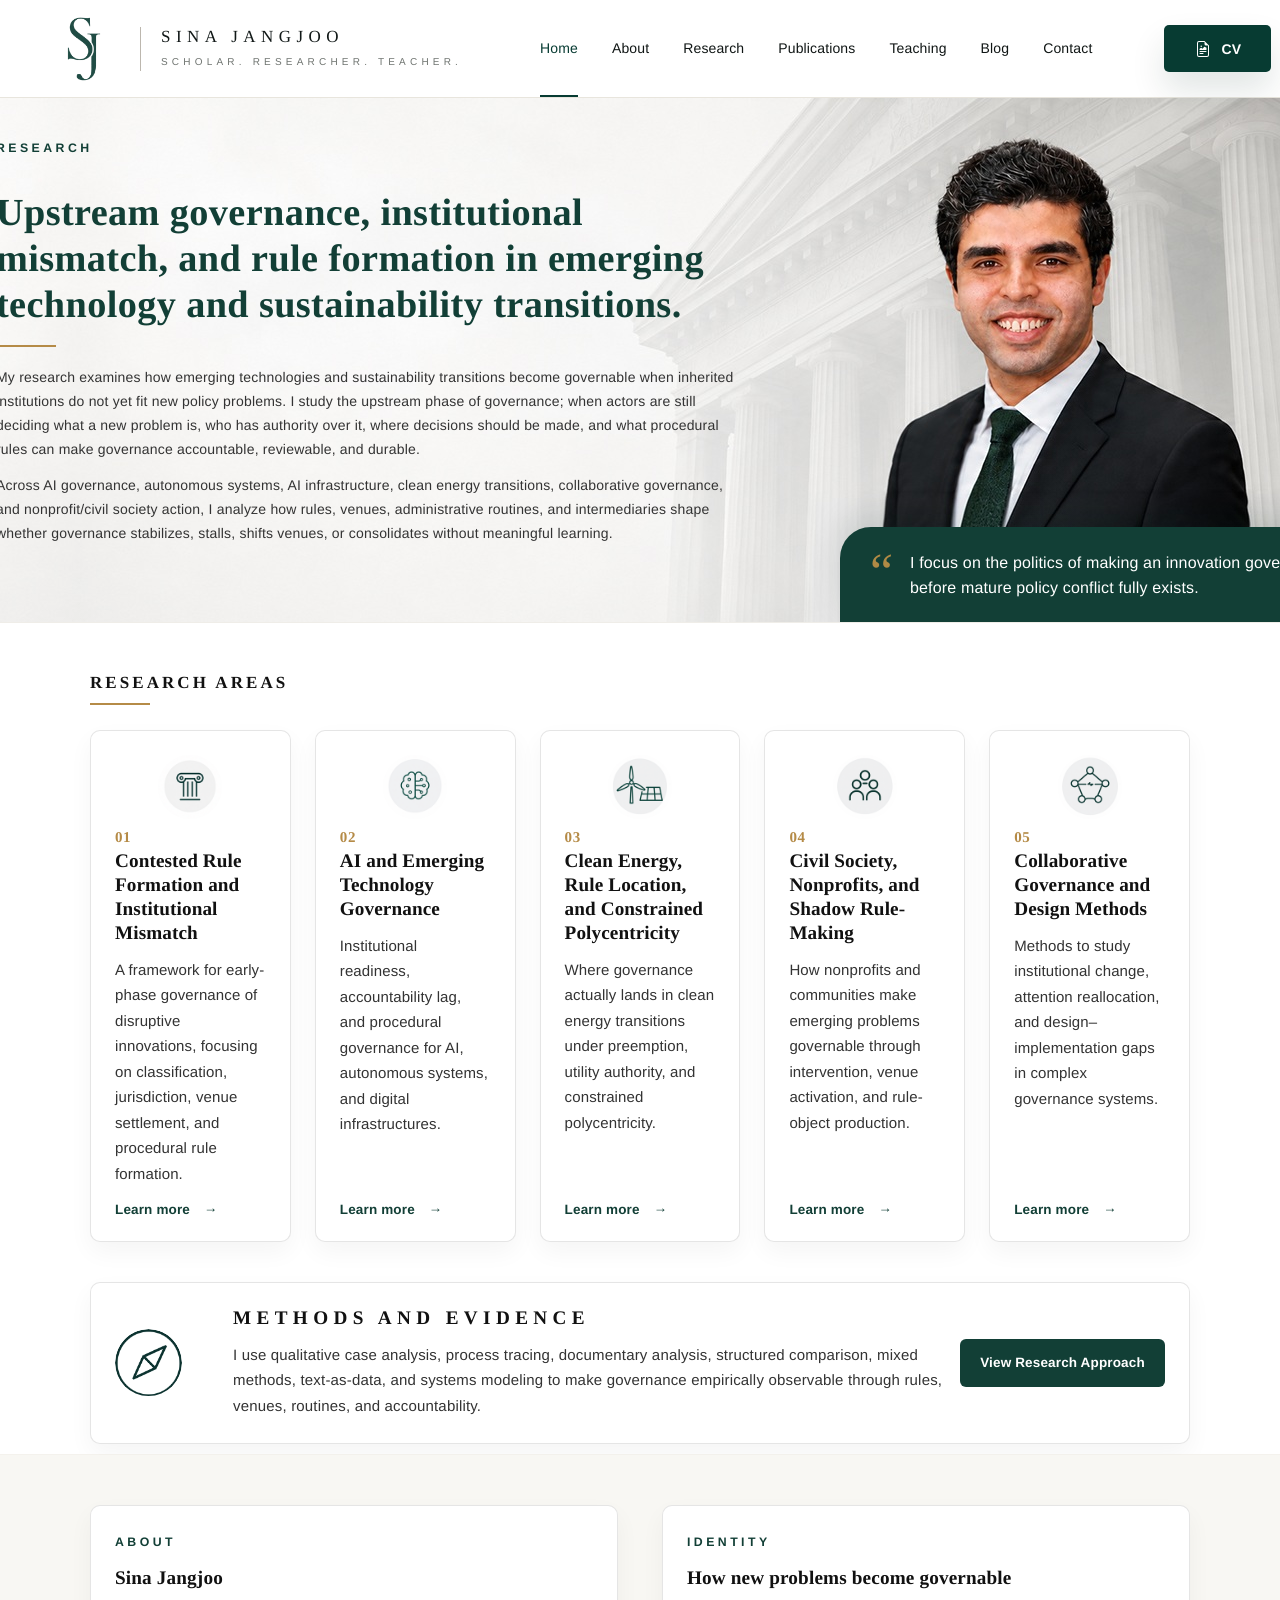
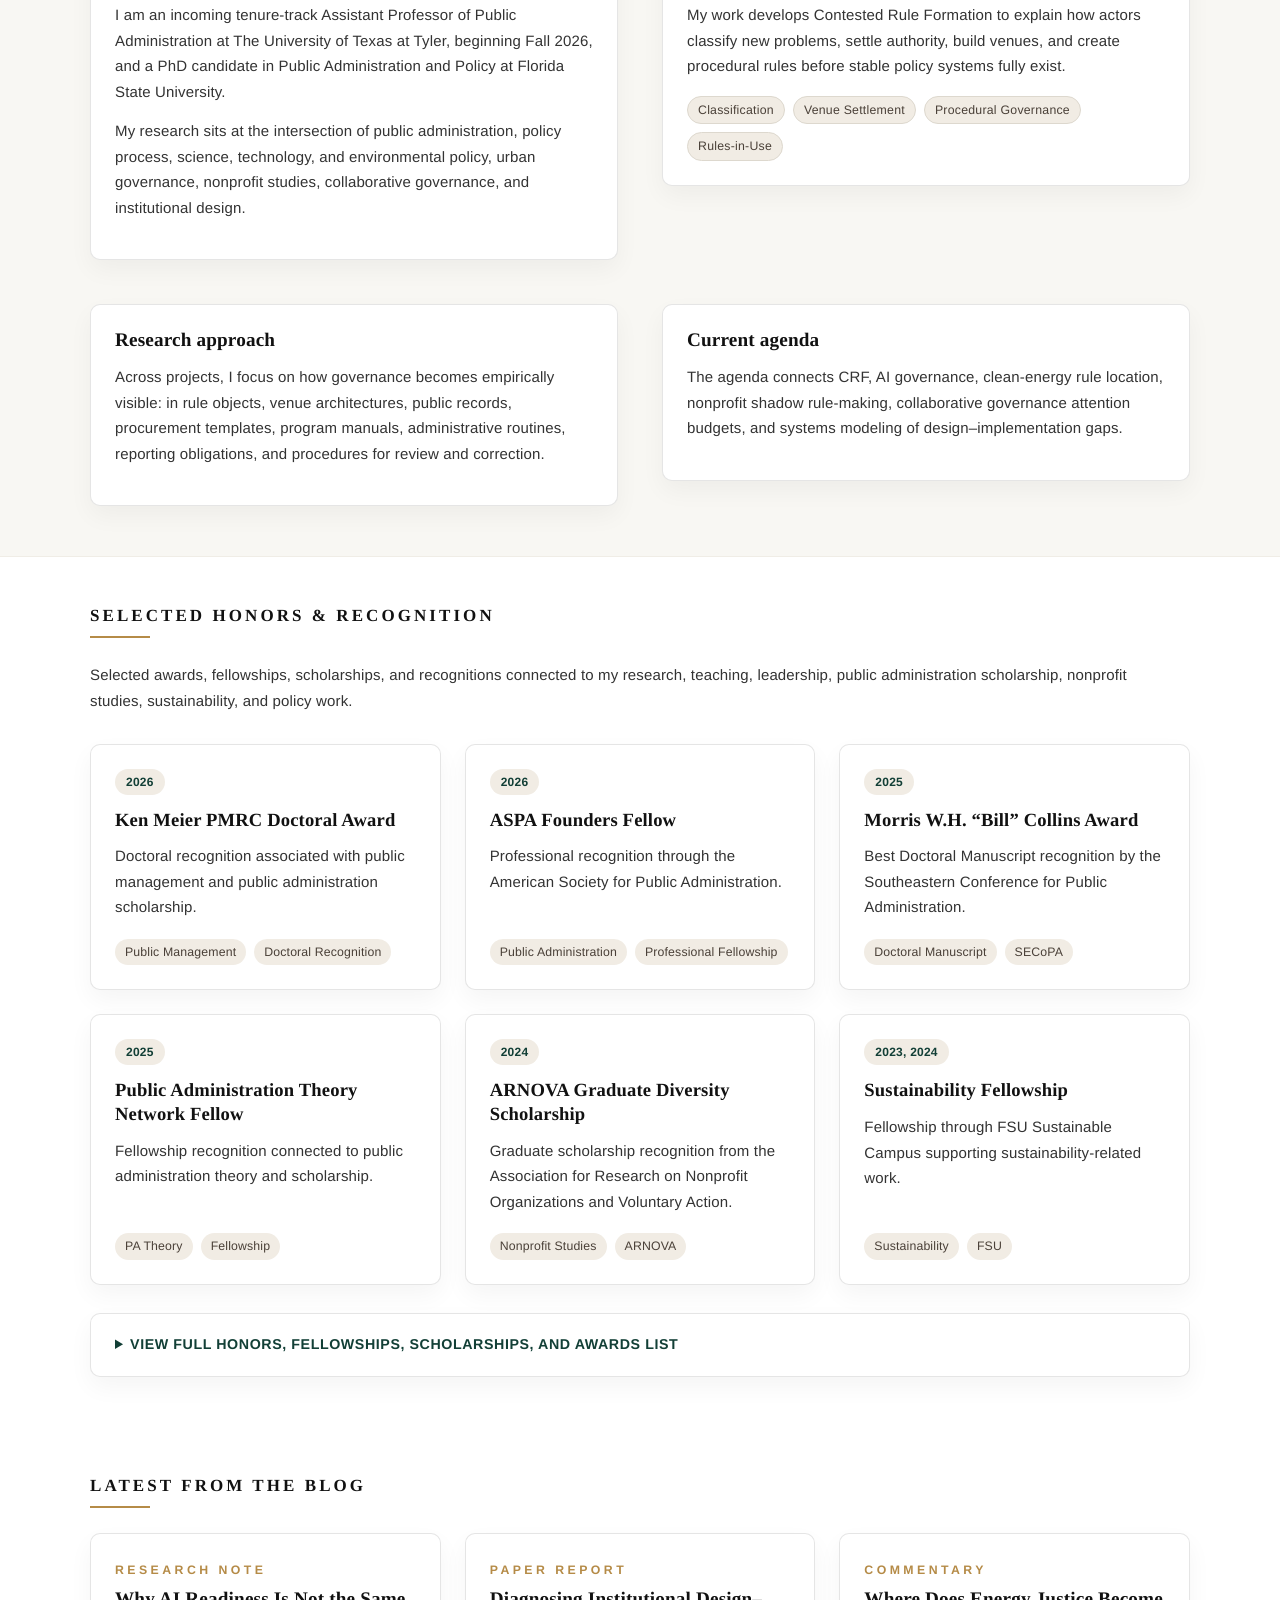
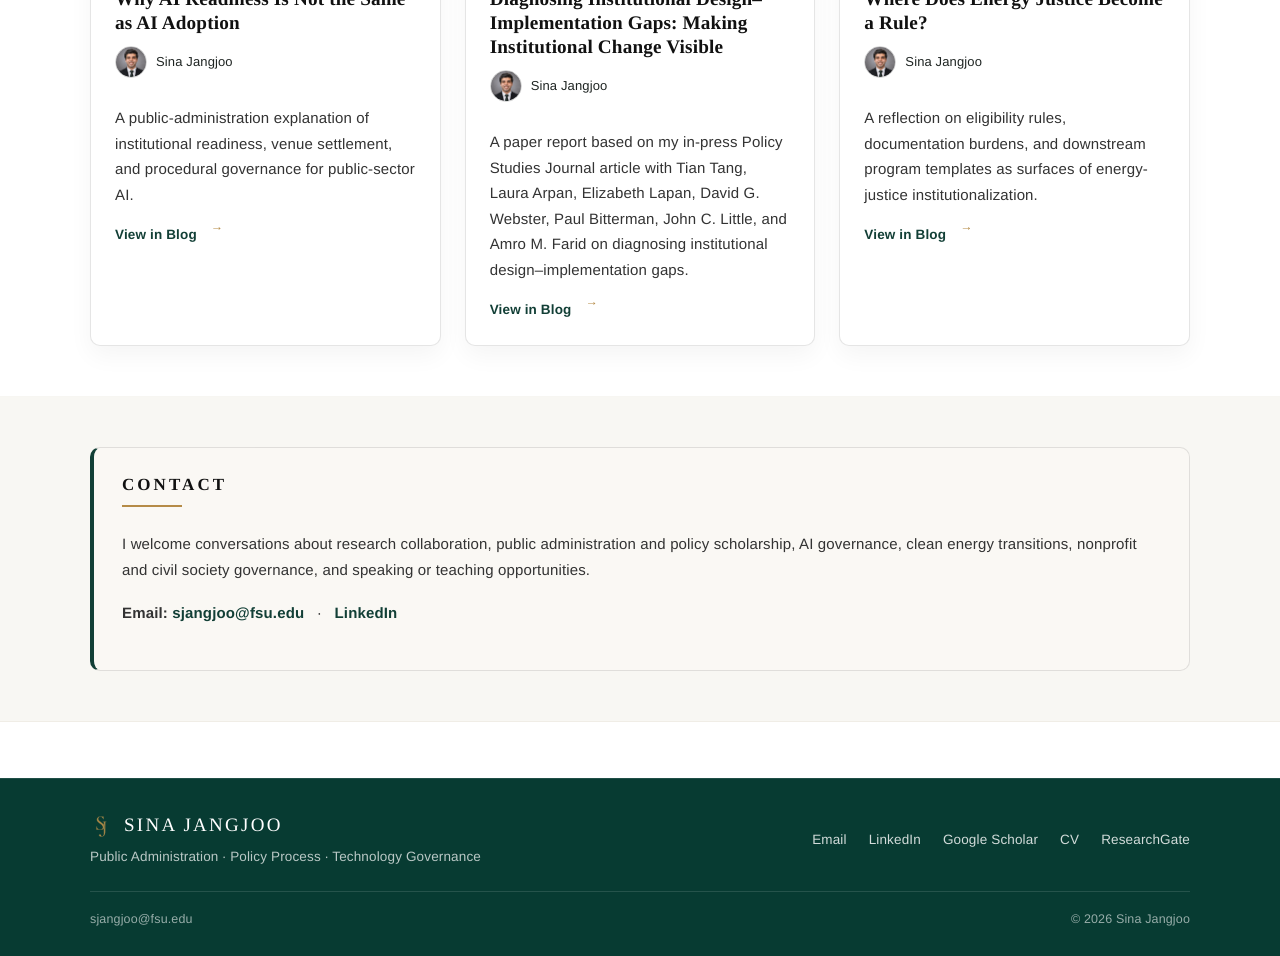
==== commit b24db0fc: "Update index.html" ====
--- a/index.html
+++ b/index.html
@@ -423,6 +423,195 @@
   </div>
 </section>
 
+<section class="section block" id="honors">
+  <h2 class="section-title">Selected Honors &amp; Recognition</h2>
+  <div class="section-line"></div>
+
+  <p class="honors-intro">
+    Selected awards, fellowships, scholarships, and recognitions connected to my research,
+    teaching, leadership, public administration scholarship, nonprofit studies, sustainability,
+    and policy work.
+  </p>
+
+  <div class="honors-grid">
+
+    <div class="honor-card">
+      <span class="honor-year">2026</span>
+      <h3>Ken Meier PMRC Doctoral Award</h3>
+      <p>
+        Doctoral recognition associated with public management and public administration scholarship.
+      </p>
+      <div class="honor-tag-row">
+        <span>Public Management</span>
+        <span>Doctoral Recognition</span>
+      </div>
+    </div>
+
+    <div class="honor-card">
+      <span class="honor-year">2026</span>
+      <h3>ASPA Founders Fellow</h3>
+      <p>
+        Professional recognition through the American Society for Public Administration.
+      </p>
+      <div class="honor-tag-row">
+        <span>Public Administration</span>
+        <span>Professional Fellowship</span>
+      </div>
+    </div>
+
+    <div class="honor-card">
+      <span class="honor-year">2025</span>
+      <h3>Morris W.H. “Bill” Collins Award</h3>
+      <p>
+        Best Doctoral Manuscript recognition by the Southeastern Conference for Public Administration.
+      </p>
+      <div class="honor-tag-row">
+        <span>Doctoral Manuscript</span>
+        <span>SECoPA</span>
+      </div>
+    </div>
+
+    <div class="honor-card">
+      <span class="honor-year">2025</span>
+      <h3>Public Administration Theory Network Fellow</h3>
+      <p>
+        Fellowship recognition connected to public administration theory and scholarship.
+      </p>
+      <div class="honor-tag-row">
+        <span>PA Theory</span>
+        <span>Fellowship</span>
+      </div>
+    </div>
+
+    <div class="honor-card">
+      <span class="honor-year">2024</span>
+      <h3>ARNOVA Graduate Diversity Scholarship</h3>
+      <p>
+        Graduate scholarship recognition from the Association for Research on Nonprofit Organizations
+        and Voluntary Action.
+      </p>
+      <div class="honor-tag-row">
+        <span>Nonprofit Studies</span>
+        <span>ARNOVA</span>
+      </div>
+    </div>
+
+    <div class="honor-card">
+      <span class="honor-year">2023, 2024</span>
+      <h3>Sustainability Fellowship</h3>
+      <p>
+        Fellowship through FSU Sustainable Campus supporting sustainability-related work.
+      </p>
+      <div class="honor-tag-row">
+        <span>Sustainability</span>
+        <span>FSU</span>
+      </div>
+    </div>
+
+  </div>
+
+  <details class="honors-full">
+    <summary>View full honors, fellowships, scholarships, and awards list</summary>
+
+    <ul class="honors-full-list">
+      <li>
+        <strong>Ken Meier PMRC Doctoral Award</strong>
+        <span class="year">2026</span>
+      </li>
+
+      <li>
+        <strong>Raul DeGuzman Award for Outstanding Doctoral Seminar Paper, Florida State University</strong>
+        <span class="year">2026</span>
+      </li>
+
+      <li>
+        <strong>ASPA Founders Fellow</strong>
+        <span class="year">2026</span>
+      </li>
+
+      <li>
+        <strong>AASHE Mentorship &amp; Peer Collaboration Program</strong>
+        <span class="year">2025–2026</span>
+      </li>
+
+      <li>
+        <strong>Morris W.H. “Bill” Collins Award for Best Doctoral Manuscript, Southeastern Conference for Public Administration</strong>
+        <span class="year">2025</span>
+      </li>
+
+      <li>
+        <strong>APPAM Conference Scholarship</strong>
+        <span class="year">2025</span>
+      </li>
+
+      <li>
+        <strong>ARNOVA Critical Perspectives Section Conference Scholarship</strong>
+        <span class="year">2025</span>
+      </li>
+
+      <li>
+        <strong>ARNOVA Teaching Section Research Grant Award</strong>
+        <span class="year">2025</span>
+      </li>
+
+      <li>
+        <strong>Public Administration Theory Network Fellow</strong>
+        <span class="year">2025</span>
+      </li>
+
+      <li>
+        <strong>Florida State University Graduate School Student Leadership Pursuit Award</strong>
+        <span class="year">2025</span>
+      </li>
+
+      <li>
+        <strong>ASPA Nonprofit Section Conference Scholarship</strong>
+        <span class="year">2025</span>
+      </li>
+
+      <li>
+        <strong>ARNOVA Three-Minute Dissertation Competition Award</strong>
+        <span class="year">2024</span>
+      </li>
+
+      <li>
+        <strong>ARNOVA Graduate Diversity Scholarship</strong>
+        <span class="year">2024</span>
+      </li>
+
+      <li>
+        <strong>Sustainability Fellowship, FSU Sustainable Campus</strong>
+        <span class="year">Fall 2023, Fall 2024</span>
+      </li>
+
+      <li>
+        <strong>Best Student Technology Policy Journal, Fanavar, 12th National Students’ Publications Festival</strong>
+        <span class="year">2021</span>
+      </li>
+
+      <li>
+        <strong>National Outstanding Student Organization Award, National Student Organizations Festival</strong>
+        <span class="year">2018, 2019</span>
+      </li>
+
+      <li>
+        <strong>Best Student Urban Policy Journal, Haft, and Best Paper, 11th National Students’ Publications Festival</strong>
+        <span class="year">2019</span>
+      </li>
+
+      <li>
+        <strong>National Outstanding Student Award, Iran’s Presidential Office</strong>
+        <span class="year">2018</span>
+      </li>
+
+      <li>
+        <strong>National Honor Society / Elites Foundation Scholarship</strong>
+        <span class="year">2018</span>
+      </li>
+    </ul>
+  </details>
+</section>
+  
 <section class="section block" id="latest-blog">
 
   <h2 class="section-title">Latest from the Blog</h2>
--- a/style.css
+++ b/style.css
@@ -356,6 +356,157 @@
 }
 
 /* ==========================================================
+   HONORS / AWARDS SECTION
+   Homepage credibility section
+   ========================================================== */
+
+.honors-intro {
+  max-width: 1050px;
+  color: var(--text-body);
+  font-size: 1rem;
+  line-height: 1.75;
+  margin: 0 0 28px 0;
+}
+
+.honors-grid {
+  display: grid;
+  grid-template-columns: repeat(3, minmax(0, 1fr));
+  gap: 24px;
+  margin-top: 28px;
+}
+
+.honor-card {
+  background: var(--box-bg);
+  border: 1px solid var(--soft-border);
+  border-radius: var(--box-radius);
+  box-shadow: var(--box-shadow);
+  padding: 24px;
+  display: flex;
+  flex-direction: column;
+  min-height: 230px;
+}
+
+.honor-year {
+  display: inline-flex;
+  width: fit-content;
+  align-items: center;
+  padding: 7px 11px;
+  border-radius: 999px;
+  background: var(--soft-chip);
+  color: var(--accent-green);
+  font-size: 0.8rem;
+  line-height: 1;
+  font-weight: 700;
+  letter-spacing: 0.02em;
+  margin-bottom: 14px;
+}
+
+.honor-card h3 {
+  margin-top: 0;
+  margin-bottom: 12px;
+  font-family: ui-serif, Georgia, Cambria, "Times New Roman", Times, serif;
+  color: var(--heading-main);
+  font-size: 1.24rem;
+  line-height: 1.28;
+}
+
+.honor-card p {
+  color: var(--text-body);
+  font-size: 1rem;
+  line-height: 1.7;
+  margin: 0;
+}
+
+.honor-tag-row {
+  display: flex;
+  flex-wrap: wrap;
+  gap: 8px;
+  margin-top: auto;
+  padding-top: 18px;
+}
+
+.honor-tag-row span {
+  display: inline-block;
+  padding: 7px 10px;
+  border-radius: 999px;
+  background: var(--soft-chip);
+  color: #4a4038;
+  font-size: 0.82rem;
+  line-height: 1;
+  font-weight: 500;
+}
+
+.honors-full {
+  margin-top: 28px;
+  background: var(--box-bg);
+  border: 1px solid var(--soft-border);
+  border-radius: var(--box-radius);
+  box-shadow: var(--box-shadow);
+  overflow: hidden;
+}
+
+.honors-full summary {
+  cursor: pointer;
+  padding: 20px 24px;
+  color: var(--accent-green);
+  font-weight: 700;
+  font-size: 0.95rem;
+  letter-spacing: 0.04em;
+  text-transform: uppercase;
+  list-style-position: inside;
+}
+
+.honors-full-list {
+  padding: 0 24px 24px 24px;
+  margin: 0;
+  list-style: none;
+}
+
+.honors-full-list li {
+  display: grid;
+  grid-template-columns: 1fr auto;
+  gap: 18px;
+  padding: 13px 0;
+  border-top: 1px solid rgba(0, 0, 0, 0.08);
+  color: var(--text-body);
+  font-size: 0.96rem;
+  line-height: 1.55;
+}
+
+.honors-full-list strong {
+  color: var(--heading-main);
+  font-weight: 700;
+}
+
+.honors-full-list .year {
+  color: var(--accent-gold);
+  font-weight: 700;
+  white-space: nowrap;
+}
+
+@media (max-width: 1100px) {
+  .honors-grid {
+    grid-template-columns: repeat(2, minmax(0, 1fr));
+  }
+}
+
+@media (max-width: 700px) {
+  .honors-grid {
+    grid-template-columns: 1fr;
+  }
+
+  .honors-full-list li {
+    grid-template-columns: 1fr;
+    gap: 4px;
+  }
+
+  .honors-full-list .year {
+    white-space: normal;
+  }
+}
+
+
+/* ==========================================================
    SECTIONS / RESEARCH CARDS
    ========================================================== */
 
@@ -839,6 +990,80 @@
   }
 }
 
+/* ==========================================================
+   RESEARCH GRANTS / SPONSORED RESEARCH
+   ========================================================== */
+
+.grants-grid {
+  display: grid;
+  grid-template-columns: repeat(3, minmax(0, 1fr));
+  gap: 24px;
+  margin-top: 28px;
+}
+
+.grant-card {
+  background: var(--box-bg);
+  border: 1px solid var(--soft-border);
+  border-radius: var(--box-radius);
+  box-shadow: var(--box-shadow);
+  padding: 24px;
+  display: flex;
+  flex-direction: column;
+  min-height: 300px;
+}
+
+.grant-card h3 {
+  margin-top: 0;
+  margin-bottom: 12px;
+  font-family: ui-serif, Georgia, Cambria, "Times New Roman", Times, serif;
+  color: var(--heading-main);
+  font-size: 1.24rem;
+  line-height: 1.28;
+}
+
+.grant-card p {
+  color: var(--text-body);
+  font-size: 1rem;
+  line-height: 1.7;
+  margin: 0 0 14px;
+}
+
+.grant-meta {
+  margin-top: auto;
+  padding-top: 14px;
+  border-top: 1px solid rgba(0, 0, 0, 0.08);
+  display: grid;
+  gap: 8px;
+  color: var(--text-muted);
+  font-size: 0.92rem;
+  line-height: 1.45;
+}
+
+.grant-meta strong {
+  color: var(--accent-green);
+}
+
+.grant-role {
+  display: inline-flex;
+  width: fit-content;
+  align-items: center;
+  padding: 7px 11px;
+  border-radius: 999px;
+  background: #F1ECE4;
+  color: var(--accent-green);
+  font-size: 0.8rem;
+  line-height: 1;
+  font-weight: 700;
+  letter-spacing: 0.02em;
+  margin-bottom: 14px;
+}
+
+@media (max-width: 900px) {
+  .grants-grid {
+    grid-template-columns: 1fr;
+  }
+}
+
 @media (max-width: 900px) {
   .sj-site-header {
     height: auto;
@@ -994,3 +1219,469 @@
     gap: 20px;
   }
 }
+
+/* ==========================================================
+   BLOG AUTHOR ROW
+   Applies globally to:
+   - Blog listing cards
+   - Latest from the Blog cards on index.html
+   - Individual post pages on post.html
+   ========================================================== */
+
+.post-author {
+  display: inline-flex !important;
+  align-items: center !important;
+  gap: 9px !important;
+  margin: 0 0 14px 0 !important;
+  color: var(--text) !important;
+  font-family: var(--sans) !important;
+  font-size: 13px !important;
+  font-weight: 500 !important;
+  line-height: 1.2 !important;
+  letter-spacing: 0.01em !important;
+  text-transform: none !important;
+}
+
+.author-avatar-wrap {
+  display: inline-flex !important;
+  align-items: center !important;
+  justify-content: center !important;
+  width: 32px !important;
+  height: 32px !important;
+  flex: 0 0 32px !important;
+}
+
+.author-avatar {
+  width: 32px !important;
+  height: 32px !important;
+  min-width: 32px !important;
+  max-width: 32px !important;
+  border-radius: 50% !important;
+  border: 1px solid #d6d6d6 !important;
+  background: #555555 !important;
+  box-sizing: border-box !important;
+}
+
+.author-avatar-img {
+  display: block !important;
+  object-fit: cover !important;
+  object-position: center !important;
+}
+
+.author-avatar-fallback {
+  display: inline-block;
+  background: #555555 !important;
+}
+
+.author-name {
+  display: inline-block !important;
+  color: var(--text) !important;
+  font-family: var(--sans) !important;
+  font-size: 13px !important;
+  font-weight: 500 !important;
+  letter-spacing: 0.01em !important;
+  line-height: 1.2 !important;
+  text-transform: none !important;
+}
+
+/* Home page: Latest from the Blog cards */
+.note-card .post-author {
+  margin-top: -2px !important;
+  margin-bottom: 16px !important;
+}
+
+.note-card .author-avatar,
+.note-card .author-avatar-img,
+.note-card .author-avatar-fallback {
+  width: 32px !important;
+  height: 32px !important;
+  min-width: 32px !important;
+  max-width: 32px !important;
+}
+
+/* Blog page: Latest cards and all-entry cards */
+.featured-card .post-author,
+.media-card .post-author {
+  margin-top: -2px !important;
+  margin-bottom: 14px !important;
+}
+
+.featured-card .author-avatar,
+.featured-card .author-avatar-img,
+.featured-card .author-avatar-fallback,
+.media-card .author-avatar,
+.media-card .author-avatar-img,
+.media-card .author-avatar-fallback {
+  width: 32px !important;
+  height: 32px !important;
+  min-width: 32px !important;
+  max-width: 32px !important;
+}
+
+/* Individual blog post page */
+.post-article .post-author {
+  margin-top: 0 !important;
+  margin-bottom: 18px !important;
+}
+
+.post-article .author-avatar-wrap {
+  width: 36px !important;
+  height: 36px !important;
+  flex-basis: 36px !important;
+}
+
+.post-article .author-avatar,
+.post-article .author-avatar-img,
+.post-article .author-avatar-fallback {
+  width: 36px !important;
+  height: 36px !important;
+  min-width: 36px !important;
+  max-width: 36px !important;
+}
+
+.post-article .author-name {
+  color: var(--text) !important;
+  font-size: 14px !important;
+  font-weight: 500 !important;
+  letter-spacing: 0.01em !important;
+  text-transform: none !important;
+}
+
+/* Prevent global img rules from making author photos large */
+.post-author img {
+  width: 32px !important;
+  height: 32px !important;
+  min-width: 32px !important;
+  max-width: 32px !important;
+  border-radius: 50% !important;
+  object-fit: cover !important;
+  object-position: center !important;
+}
+
+.post-article .post-author img {
+  width: 36px !important;
+  height: 36px !important;
+  min-width: 36px !important;
+  max-width: 36px !important;
+}
+
+/* ==========================================================
+   MOBILE HERO + HEADER FIX
+   Keeps desktop composition unchanged.
+   Converts the fixed 1536px hero into a fluid mobile layout.
+   Paste at the very bottom of style.css.
+   ========================================================== */
+
+@media (max-width: 900px) {
+
+  html,
+  body {
+    width: 100%;
+    max-width: 100%;
+    overflow-x: hidden !important;
+  }
+
+  main {
+    width: 100%;
+    max-width: 100%;
+    overflow-x: hidden !important;
+  }
+
+  /* ------------------------------
+     Header / navigation on mobile
+     ------------------------------ */
+
+  .sj-site-header {
+    height: auto !important;
+    min-height: 0 !important;
+  }
+
+  .sj-header-inner {
+    width: calc(100% - 28px) !important;
+    max-width: 100% !important;
+    height: auto !important;
+    margin: 0 auto !important;
+    padding: 14px 0 10px !important;
+    display: grid !important;
+    grid-template-columns: 1fr auto !important;
+    grid-template-areas:
+      "brand brand"
+      "cv cv"
+      "nav nav" !important;
+    column-gap: 14px !important;
+    row-gap: 12px !important;
+    align-items: center !important;
+  }
+
+  .sj-header-brand {
+    grid-area: brand !important;
+    width: 100% !important;
+    min-width: 0 !important;
+    display: flex !important;
+    align-items: center !important;
+    gap: 14px !important;
+  }
+
+  .sj-logo {
+    height: 54px !important;
+    width: auto !important;
+    flex: 0 0 auto !important;
+  }
+
+  .sj-vertical-divider {
+    height: 38px !important;
+    flex: 0 0 auto !important;
+  }
+
+  .sj-brand-text {
+    min-width: 0 !important;
+    overflow: hidden !important;
+  }
+
+  .sj-brand-name {
+    font-size: 14px !important;
+    letter-spacing: 0.22em !important;
+    white-space: nowrap !important;
+  }
+
+  .sj-brand-subtitle {
+    margin-top: 9px !important;
+    font-size: 7.5px !important;
+    letter-spacing: 0.22em !important;
+    white-space: nowrap !important;
+  }
+
+  .sj-header-action {
+    grid-area: cv !important;
+    width: 100% !important;
+    justify-content: flex-start !important;
+    margin: 0 !important;
+  }
+
+  .sj-cv-button {
+    height: 42px !important;
+    min-width: 96px !important;
+    padding: 0 20px !important;
+    font-size: 14px !important;
+    border-radius: 6px !important;
+  }
+
+  .sj-main-navigation {
+    grid-area: nav !important;
+    width: 100% !important;
+    height: auto !important;
+    display: flex !important;
+    justify-content: flex-start !important;
+    gap: 24px !important;
+    overflow-x: auto !important;
+    overflow-y: hidden !important;
+    white-space: nowrap !important;
+    padding: 2px 0 6px !important;
+    -webkit-overflow-scrolling: touch !important;
+    scrollbar-width: none !important;
+  }
+
+  .sj-main-navigation::-webkit-scrollbar {
+    display: none !important;
+  }
+
+  .sj-nav-link {
+    height: 34px !important;
+    flex: 0 0 auto !important;
+    font-size: 14px !important;
+  }
+
+
+  /* ------------------------------
+     Mobile hero correction
+     ------------------------------ */
+
+  .hero {
+    height: auto !important;
+    min-height: 0 !important;
+    width: 100% !important;
+    max-width: 100% !important;
+    overflow: hidden !important;
+    background-color: #f7f8f8 !important;
+    background-image: none !important;
+    border-bottom: 1px solid #efede8 !important;
+  }
+
+  .hero-inner {
+    position: relative !important;
+    left: auto !important;
+    top: auto !important;
+    transform: none !important;
+    width: 100% !important;
+    max-width: 100% !important;
+    height: auto !important;
+    min-height: 0 !important;
+    margin: 0 !important;
+    padding: 0 !important;
+    overflow: hidden !important;
+  }
+
+  .hero-inner::before {
+    content: "" !important;
+    position: absolute !important;
+    inset: 0 !important;
+    z-index: 0 !important;
+    pointer-events: none !important;
+
+    background-image:
+      linear-gradient(
+        180deg,
+        rgba(247, 248, 248, 0.96) 0%,
+        rgba(247, 248, 248, 0.90) 38%,
+        rgba(247, 248, 248, 0.82) 63%,
+        rgba(247, 248, 248, 0.96) 100%
+      ),
+      var(--hero-image) !important;
+
+    background-repeat: no-repeat !important;
+    background-size: 1040px auto !important;
+    background-position: 58% top !important;
+    opacity: 1 !important;
+  }
+
+  .hero-copy {
+    position: relative !important;
+    z-index: 2 !important;
+    left: auto !important;
+    top: auto !important;
+    width: 100% !important;
+    max-width: 100% !important;
+    padding: 42px 22px 270px !important;
+  }
+
+  .hero-copy .eyebrow,
+  .eyebrow {
+    font-size: 11px !important;
+    letter-spacing: 0.28em !important;
+    margin-bottom: 18px !important;
+  }
+
+  .hero-copy h1,
+  h1 {
+    font-size: clamp(2rem, 9vw, 2.55rem) !important;
+    line-height: 1.14 !important;
+    max-width: 100% !important;
+    margin-bottom: 20px !important;
+  }
+
+  .hero-copy p {
+    max-width: 100% !important;
+    font-size: 15px !important;
+    line-height: 1.68 !important;
+    margin-bottom: 16px !important;
+  }
+
+  .quote-card {
+    position: relative !important;
+    z-index: 3 !important;
+    right: auto !important;
+    bottom: auto !important;
+    width: calc(100% - 28px) !important;
+    max-width: none !important;
+    height: auto !important;
+    min-height: 106px !important;
+    margin: -225px 0 0 auto !important;
+    padding: 24px 22px 24px 62px !important;
+    border-radius: 28px 0 0 0 !important;
+    transform: none !important;
+  }
+
+  .quote-card .quote-mark {
+    left: 26px !important;
+    top: 18px !important;
+    font-size: 46px !important;
+  }
+
+  .quote-card p {
+    max-width: 100% !important;
+    font-size: 15px !important;
+    line-height: 1.55 !important;
+  }
+
+  .research-top {
+    padding-top: 44px !important;
+  }
+}
+
+
+/* Extra-small phones */
+@media (max-width: 480px) {
+
+  .sj-header-inner {
+    width: calc(100% - 24px) !important;
+  }
+
+  .sj-logo {
+    height: 48px !important;
+  }
+
+  .sj-brand-name {
+    font-size: 13px !important;
+    letter-spacing: 0.18em !important;
+  }
+
+  .sj-brand-subtitle {
+    font-size: 7px !important;
+    letter-spacing: 0.17em !important;
+  }
+
+  .sj-main-navigation {
+    gap: 21px !important;
+  }
+
+  .hero-copy {
+    padding: 38px 20px 250px !important;
+  }
+
+  .hero-copy h1,
+  h1 {
+    font-size: clamp(1.85rem, 9vw, 2.25rem) !important;
+  }
+
+  .hero-inner::before {
+    background-size: 940px auto !important;
+    background-position: 56% top !important;
+  }
+
+  .quote-card {
+    width: calc(100% - 20px) !important;
+    margin-top: -205px !important;
+  }
+}
+
+/* ==========================================================
+   DESKTOP HERO TEXT FIT FIX
+   Keeps the locked desktop hero image composition.
+   Only moves and tightens the text block.
+   ========================================================== */
+
+@media (min-width: 901px) {
+
+  .hero-copy {
+    top: 38px !important;
+  }
+
+  .hero-copy h1 {
+    font-size: clamp(1.85rem, 3.25vw, 2.55rem) !important;
+    line-height: 1.2 !important;
+    margin-top: 18px !important;
+    margin-bottom: 16px !important;
+  }
+
+  .hero-copy .gold-line,
+  .hero-copy + .gold-line,
+  .gold-line {
+    margin-bottom: 18px !important;
+  }
+
+  .hero-copy p {
+    font-size: 14px !important;
+    line-height: 1.72 !important;
+    margin-bottom: 12px !important;
+  }
+}
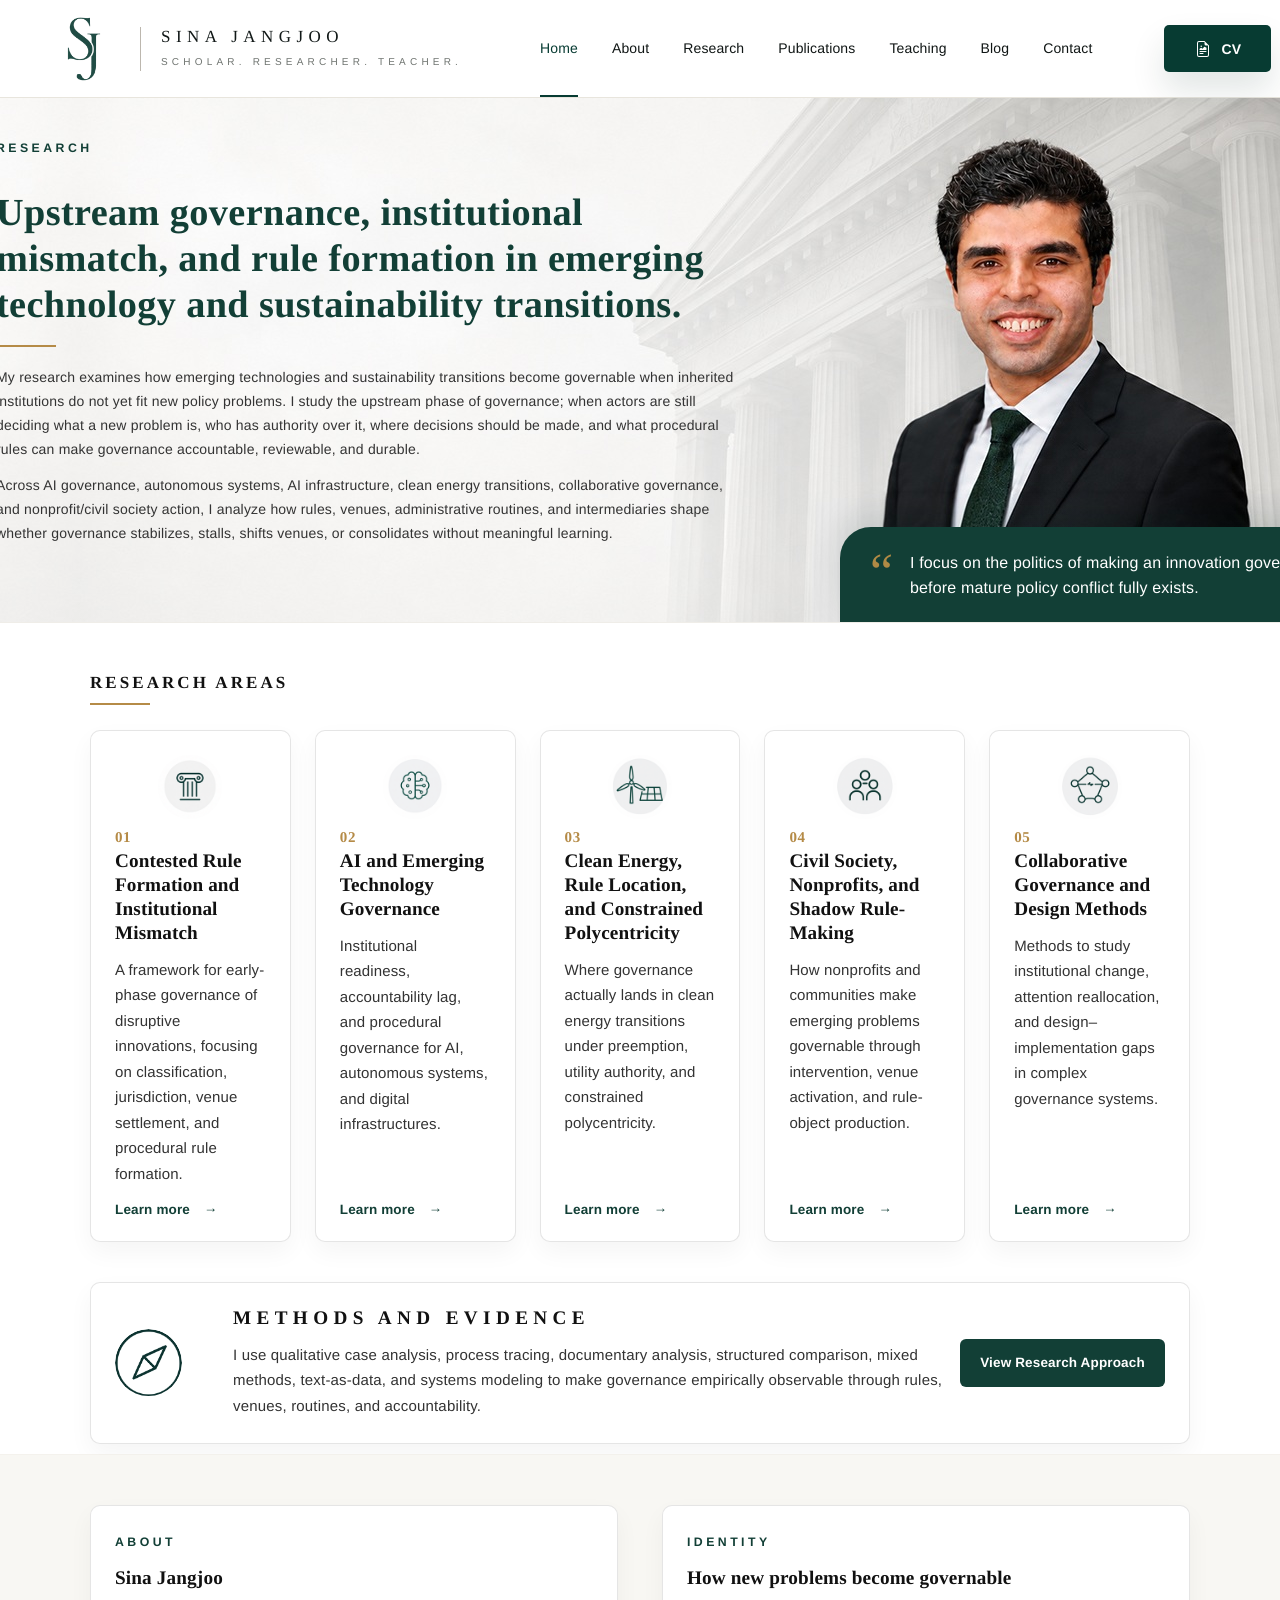
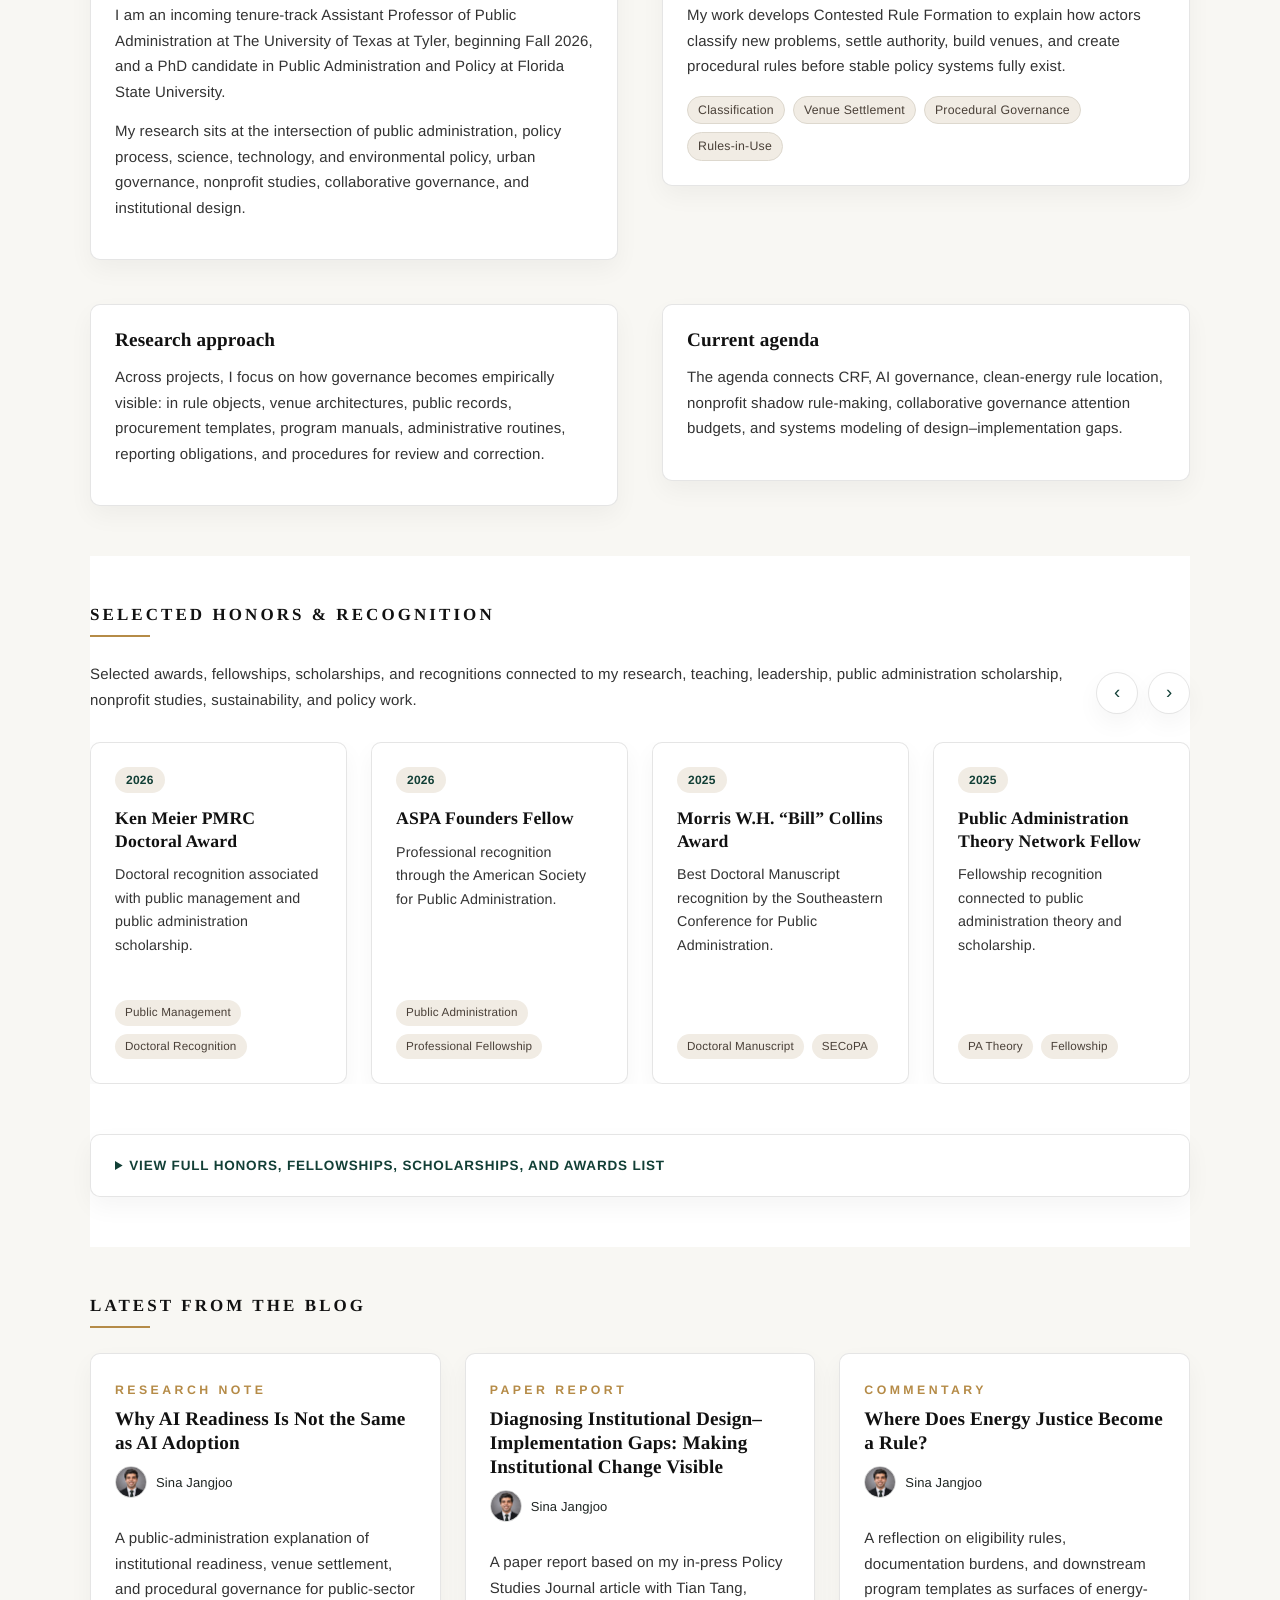
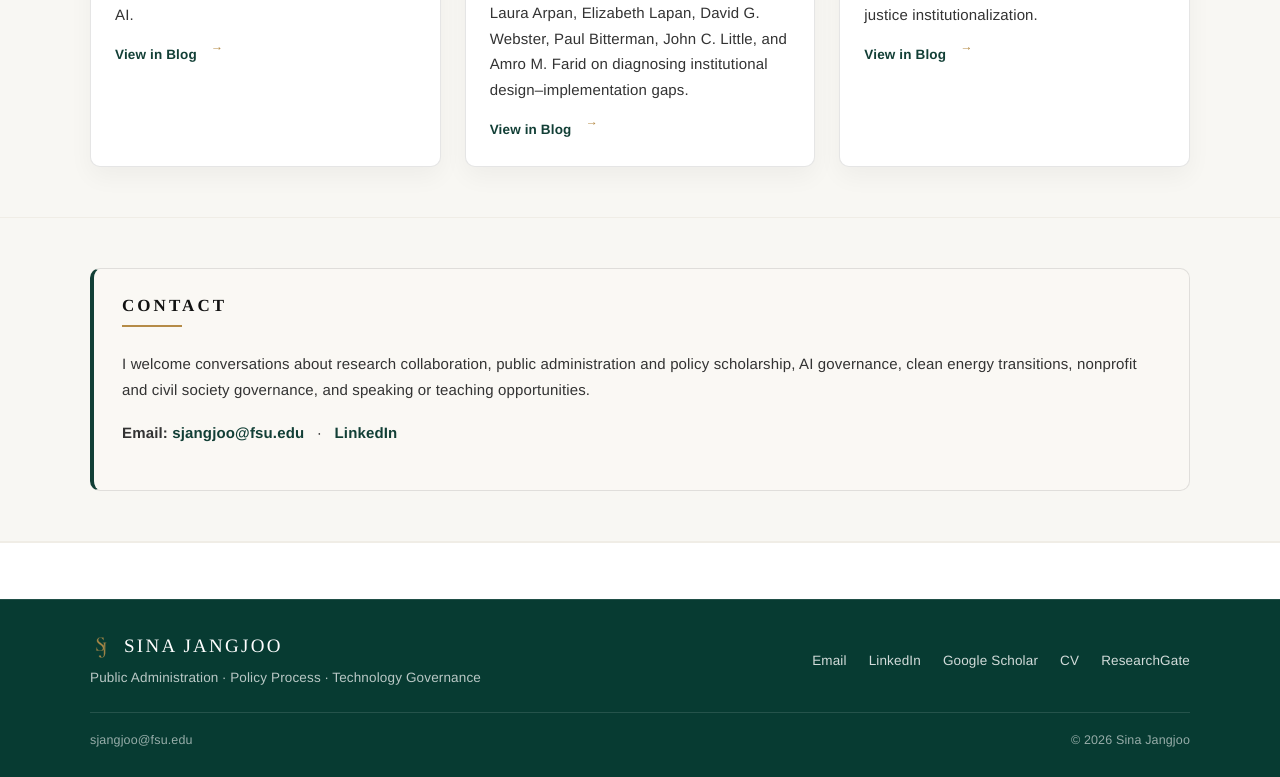
==== commit 7752f1c4: "Update index.html" ====
--- a/index.html
+++ b/index.html
@@ -421,93 +421,122 @@
     </div>
 
   </div>
-</section>
-
-<section class="section block" id="honors">
+
+  <section class="section block honors-section" id="honors">
   <h2 class="section-title">Selected Honors &amp; Recognition</h2>
   <div class="section-line"></div>
 
-  <p class="honors-intro">
-    Selected awards, fellowships, scholarships, and recognitions connected to my research,
-    teaching, leadership, public administration scholarship, nonprofit studies, sustainability,
-    and policy work.
-  </p>
-
-  <div class="honors-grid">
-
-    <div class="honor-card">
-      <span class="honor-year">2026</span>
-      <h3>Ken Meier PMRC Doctoral Award</h3>
-      <p>
-        Doctoral recognition associated with public management and public administration scholarship.
-      </p>
-      <div class="honor-tag-row">
-        <span>Public Management</span>
-        <span>Doctoral Recognition</span>
+  <div class="honors-head">
+    <p class="honors-intro">
+      Selected awards, fellowships, scholarships, and recognitions connected to my research,
+      teaching, leadership, public administration scholarship, nonprofit studies, sustainability,
+      and policy work.
+    </p>
+
+    <div class="honors-controls" aria-label="Honors carousel controls">
+      <button class="honors-control honors-prev" type="button" aria-label="Previous honors">‹</button>
+      <button class="honors-control honors-next" type="button" aria-label="Next honors">›</button>
+    </div>
+  </div>
+
+  <div class="honors-carousel" data-honors-carousel>
+    <div class="honors-carousel-viewport">
+      <div class="honors-track">
+
+        <article class="honor-card">
+          <span class="honor-year">2026</span>
+          <h3>Ken Meier PMRC Doctoral Award</h3>
+          <p>Doctoral recognition associated with public management and public administration scholarship.</p>
+          <div class="honor-tag-row">
+            <span>Public Management</span>
+            <span>Doctoral Recognition</span>
+          </div>
+        </article>
+
+        <article class="honor-card">
+          <span class="honor-year">2026</span>
+          <h3>ASPA Founders Fellow</h3>
+          <p>Professional recognition through the American Society for Public Administration.</p>
+          <div class="honor-tag-row">
+            <span>Public Administration</span>
+            <span>Professional Fellowship</span>
+          </div>
+        </article>
+
+        <article class="honor-card">
+          <span class="honor-year">2025</span>
+          <h3>Morris W.H. “Bill” Collins Award</h3>
+          <p>Best Doctoral Manuscript recognition by the Southeastern Conference for Public Administration.</p>
+          <div class="honor-tag-row">
+            <span>Doctoral Manuscript</span>
+            <span>SECoPA</span>
+          </div>
+        </article>
+
+        <article class="honor-card">
+          <span class="honor-year">2025</span>
+          <h3>Public Administration Theory Network Fellow</h3>
+          <p>Fellowship recognition connected to public administration theory and scholarship.</p>
+          <div class="honor-tag-row">
+            <span>PA Theory</span>
+            <span>Fellowship</span>
+          </div>
+        </article>
+
+        <article class="honor-card">
+          <span class="honor-year">2025–2026</span>
+          <h3>AASHE Mentorship &amp; Peer Collaboration Program</h3>
+          <p>Recognition connected to sustainability higher education, mentorship, and professional collaboration.</p>
+          <div class="honor-tag-row">
+            <span>Sustainability</span>
+            <span>Mentorship</span>
+          </div>
+        </article>
+
+        <article class="honor-card">
+          <span class="honor-year">2025</span>
+          <h3>ARNOVA Teaching Section Research Grant Award</h3>
+          <p>Research grant award connected to nonprofit studies, teaching, and public service scholarship.</p>
+          <div class="honor-tag-row">
+            <span>Nonprofit Studies</span>
+            <span>Research Grant</span>
+          </div>
+        </article>
+
+        <article class="honor-card">
+          <span class="honor-year">2025</span>
+          <h3>FSU Graduate School Student Leadership Pursuit Award</h3>
+          <p>Graduate leadership recognition from Florida State University.</p>
+          <div class="honor-tag-row">
+            <span>Leadership</span>
+            <span>FSU</span>
+          </div>
+        </article>
+
+        <article class="honor-card">
+          <span class="honor-year">2024</span>
+          <h3>ARNOVA Graduate Diversity Scholarship</h3>
+          <p>Graduate scholarship recognition from the Association for Research on Nonprofit Organizations and Voluntary Action.</p>
+          <div class="honor-tag-row">
+            <span>ARNOVA</span>
+            <span>Graduate Scholarship</span>
+          </div>
+        </article>
+
+        <article class="honor-card">
+          <span class="honor-year">2023, 2024</span>
+          <h3>Sustainability Fellowship</h3>
+          <p>Fellowship through FSU Sustainable Campus supporting sustainability-related work.</p>
+          <div class="honor-tag-row">
+            <span>Sustainability</span>
+            <span>FSU</span>
+          </div>
+        </article>
+
       </div>
     </div>
 
-    <div class="honor-card">
-      <span class="honor-year">2026</span>
-      <h3>ASPA Founders Fellow</h3>
-      <p>
-        Professional recognition through the American Society for Public Administration.
-      </p>
-      <div class="honor-tag-row">
-        <span>Public Administration</span>
-        <span>Professional Fellowship</span>
-      </div>
-    </div>
-
-    <div class="honor-card">
-      <span class="honor-year">2025</span>
-      <h3>Morris W.H. “Bill” Collins Award</h3>
-      <p>
-        Best Doctoral Manuscript recognition by the Southeastern Conference for Public Administration.
-      </p>
-      <div class="honor-tag-row">
-        <span>Doctoral Manuscript</span>
-        <span>SECoPA</span>
-      </div>
-    </div>
-
-    <div class="honor-card">
-      <span class="honor-year">2025</span>
-      <h3>Public Administration Theory Network Fellow</h3>
-      <p>
-        Fellowship recognition connected to public administration theory and scholarship.
-      </p>
-      <div class="honor-tag-row">
-        <span>PA Theory</span>
-        <span>Fellowship</span>
-      </div>
-    </div>
-
-    <div class="honor-card">
-      <span class="honor-year">2024</span>
-      <h3>ARNOVA Graduate Diversity Scholarship</h3>
-      <p>
-        Graduate scholarship recognition from the Association for Research on Nonprofit Organizations
-        and Voluntary Action.
-      </p>
-      <div class="honor-tag-row">
-        <span>Nonprofit Studies</span>
-        <span>ARNOVA</span>
-      </div>
-    </div>
-
-    <div class="honor-card">
-      <span class="honor-year">2023, 2024</span>
-      <h3>Sustainability Fellowship</h3>
-      <p>
-        Fellowship through FSU Sustainable Campus supporting sustainability-related work.
-      </p>
-      <div class="honor-tag-row">
-        <span>Sustainability</span>
-        <span>FSU</span>
-      </div>
-    </div>
-
+    <div class="honors-dots" aria-label="Honors carousel position"></div>
   </div>
 
   <details class="honors-full">
--- a/style.css
+++ b/style.css
@@ -356,34 +356,88 @@
 }
 
 /* ==========================================================
-   HONORS / AWARDS SECTION
-   Homepage credibility section
+   HONORS / RECOGNITION AUTO-SLIDER
+   Shows 4 cards on desktop, 2 on tablet, 1 on mobile.
+   Matches the site's academic green/gold/ivory identity.
    ========================================================== */
 
+.honors-section {
+  background: var(--paper);
+}
+
+.honors-head {
+  display: grid;
+  grid-template-columns: 1fr auto;
+  gap: 24px;
+  align-items: end;
+  margin-bottom: 26px;
+}
+
 .honors-intro {
-  max-width: 1050px;
+  max-width: 980px;
   color: var(--text-body);
   font-size: 1rem;
-  line-height: 1.75;
-  margin: 0 0 28px 0;
-}
-
-.honors-grid {
-  display: grid;
-  grid-template-columns: repeat(3, minmax(0, 1fr));
+  line-height: 1.72;
+  margin: 0;
+}
+
+.honors-controls {
+  display: inline-flex;
+  align-items: center;
+  gap: 10px;
+}
+
+.honors-control {
+  width: 42px;
+  height: 42px;
+  border-radius: 999px;
+  border: 1px solid var(--soft-border);
+  background: #ffffff;
+  color: var(--accent-green);
+  display: inline-flex;
+  align-items: center;
+  justify-content: center;
+  cursor: pointer;
+  font-size: 1.25rem;
+  line-height: 1;
+  box-shadow: var(--box-shadow);
+  transition: transform 0.18s ease, border-color 0.18s ease, background 0.18s ease;
+}
+
+.honors-control:hover {
+  transform: translateY(-2px);
+  border-color: rgba(18, 63, 54, 0.24);
+  background: var(--soft-bg);
+}
+
+.honors-carousel {
+  position: relative;
+  margin-top: 28px;
+}
+
+.honors-carousel-viewport {
+  overflow: hidden;
+  width: 100%;
+}
+
+.honors-track {
+  display: flex;
   gap: 24px;
-  margin-top: 28px;
+  transition: transform 0.55s ease;
+  will-change: transform;
 }
 
 .honor-card {
+  flex: 0 0 calc((100% - 72px) / 4);
   background: var(--box-bg);
   border: 1px solid var(--soft-border);
   border-radius: var(--box-radius);
   box-shadow: var(--box-shadow);
   padding: 24px;
+  min-height: 250px;
   display: flex;
   flex-direction: column;
-  min-height: 230px;
+  color: inherit;
 }
 
 .honor-year {
@@ -406,14 +460,14 @@
   margin-bottom: 12px;
   font-family: ui-serif, Georgia, Cambria, "Times New Roman", Times, serif;
   color: var(--heading-main);
-  font-size: 1.24rem;
+  font-size: 1.18rem;
   line-height: 1.28;
 }
 
 .honor-card p {
   color: var(--text-body);
-  font-size: 1rem;
-  line-height: 1.7;
+  font-size: 0.95rem;
+  line-height: 1.65;
   margin: 0;
 }
 
@@ -431,9 +485,31 @@
   border-radius: 999px;
   background: var(--soft-chip);
   color: #4a4038;
-  font-size: 0.82rem;
+  font-size: 0.78rem;
   line-height: 1;
   font-weight: 500;
+}
+
+.honors-dots {
+  display: flex;
+  justify-content: center;
+  gap: 8px;
+  margin-top: 22px;
+}
+
+.honors-dot {
+  width: 8px;
+  height: 8px;
+  border-radius: 999px;
+  border: 0;
+  background: rgba(18, 63, 54, 0.22);
+  cursor: pointer;
+  padding: 0;
+}
+
+.honors-dot.active {
+  width: 24px;
+  background: var(--accent-green);
 }
 
 .honors-full {
@@ -450,8 +526,8 @@
   padding: 20px 24px;
   color: var(--accent-green);
   font-weight: 700;
-  font-size: 0.95rem;
-  letter-spacing: 0.04em;
+  font-size: 0.9rem;
+  letter-spacing: 0.06em;
   text-transform: uppercase;
   list-style-position: inside;
 }
@@ -469,7 +545,7 @@
   padding: 13px 0;
   border-top: 1px solid rgba(0, 0, 0, 0.08);
   color: var(--text-body);
-  font-size: 0.96rem;
+  font-size: 0.95rem;
   line-height: 1.55;
 }
 
@@ -485,14 +561,23 @@
 }
 
 @media (max-width: 1100px) {
-  .honors-grid {
-    grid-template-columns: repeat(2, minmax(0, 1fr));
+  .honors-head {
+    grid-template-columns: 1fr;
+    align-items: start;
+  }
+
+  .honors-controls {
+    justify-content: flex-start;
+  }
+
+  .honor-card {
+    flex-basis: calc((100% - 24px) / 2);
   }
 }
 
 @media (max-width: 700px) {
-  .honors-grid {
-    grid-template-columns: 1fr;
+  .honor-card {
+    flex-basis: 100%;
   }
 
   .honors-full-list li {
@@ -502,6 +587,12 @@
 
   .honors-full-list .year {
     white-space: normal;
+  }
+}
+
+@media (prefers-reduced-motion: reduce) {
+  .honors-track {
+    transition: none;
   }
 }
 
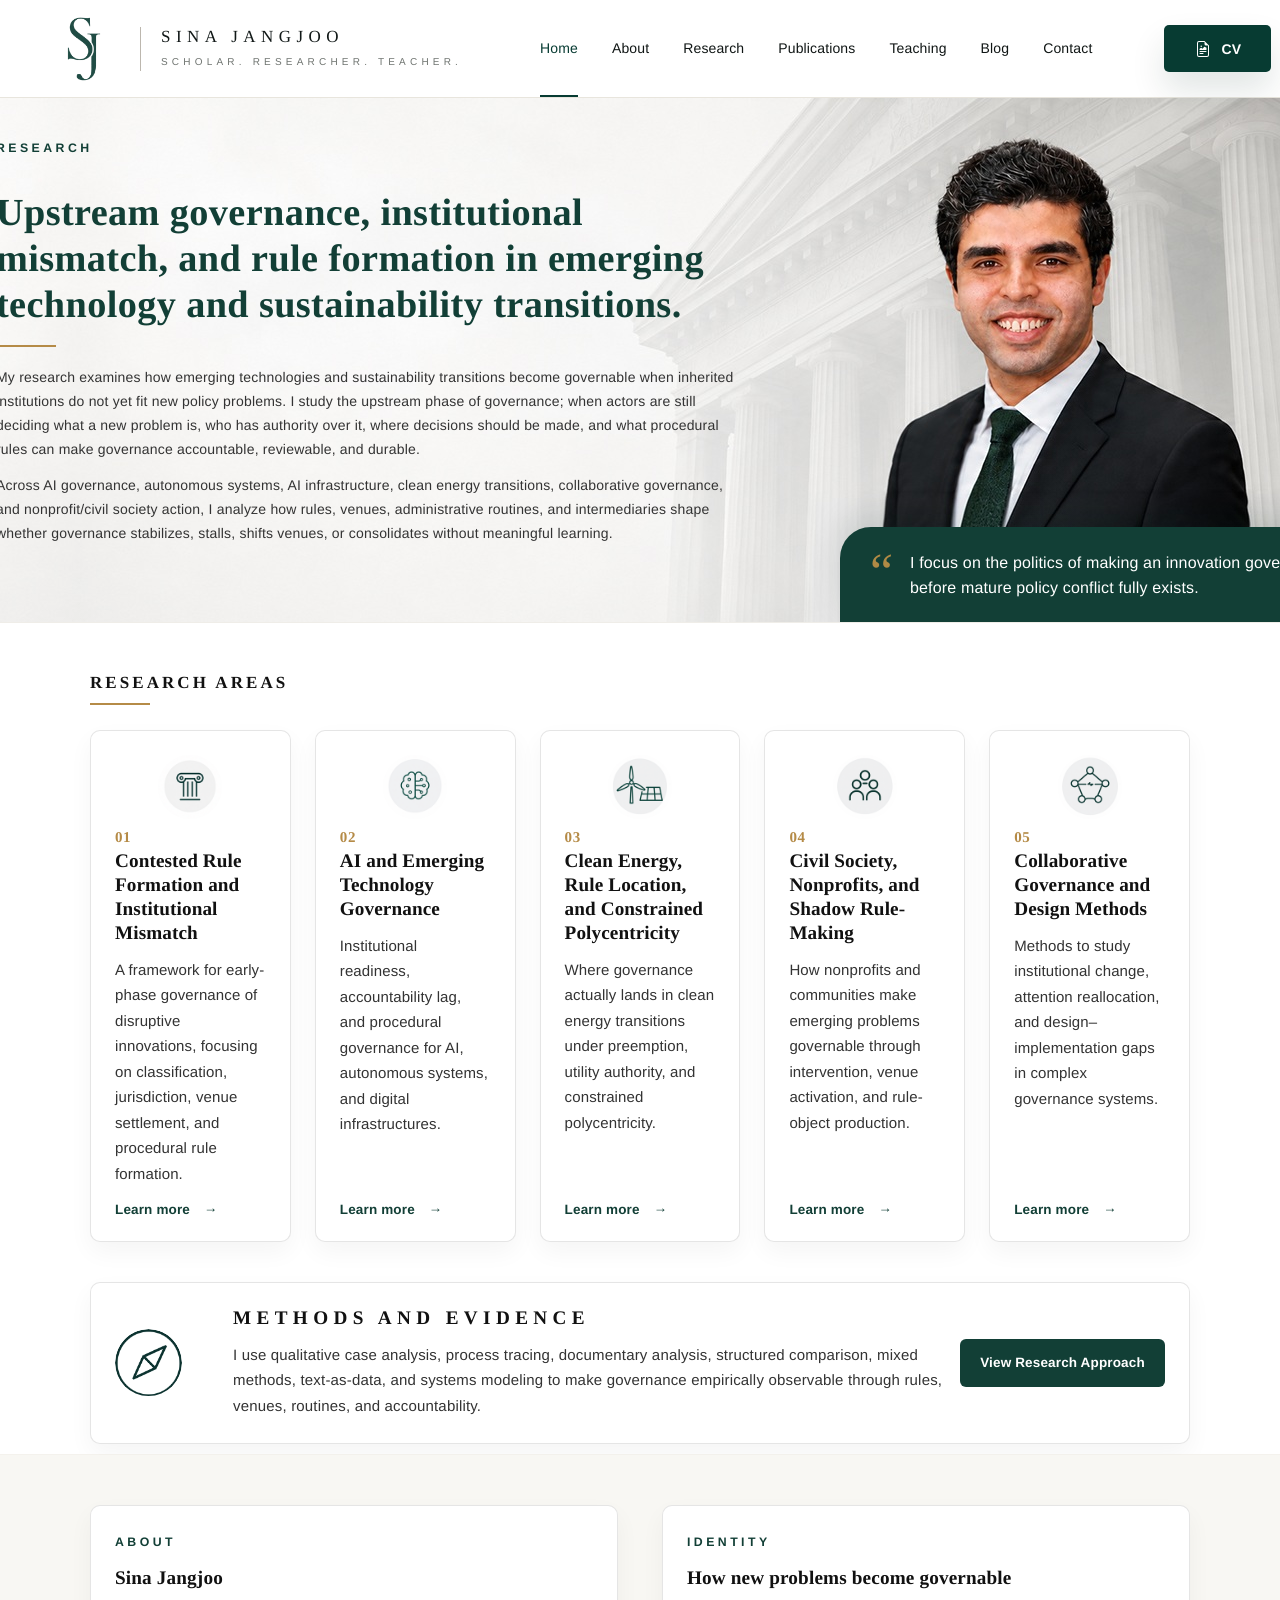
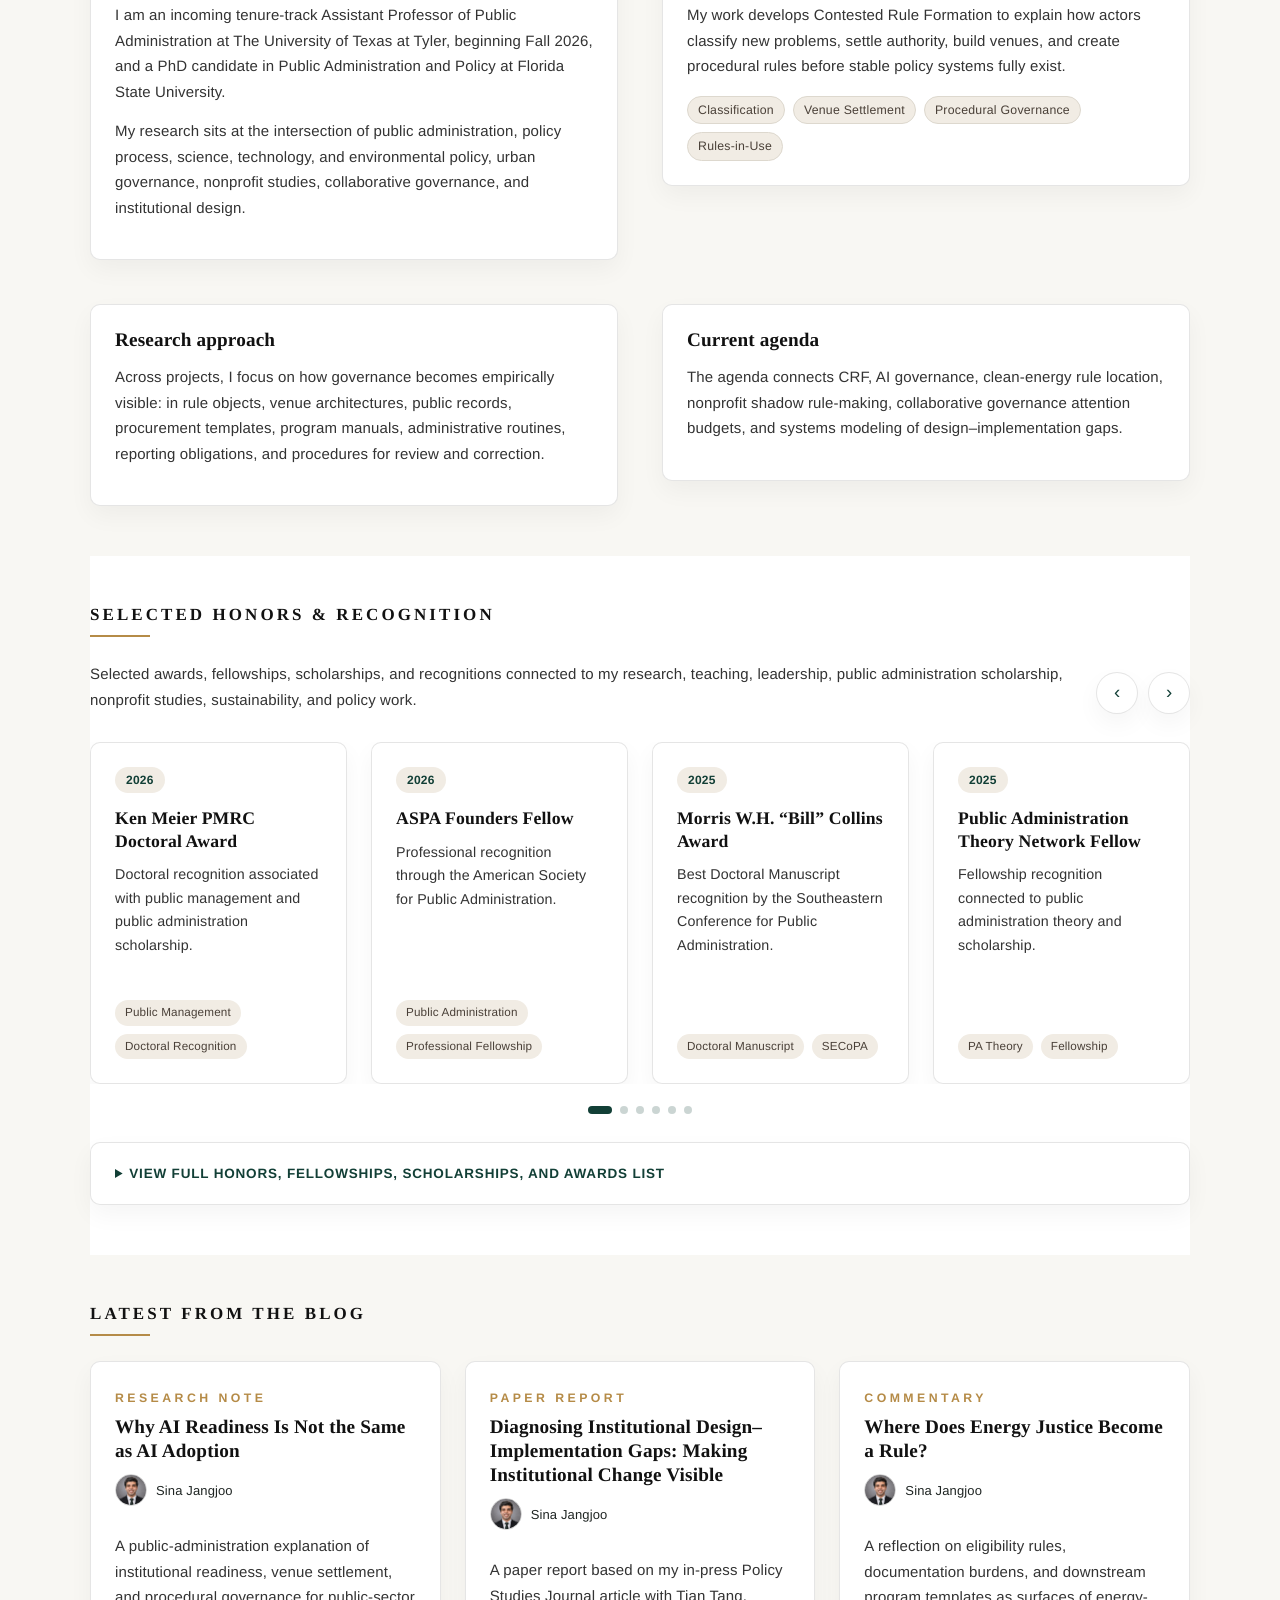
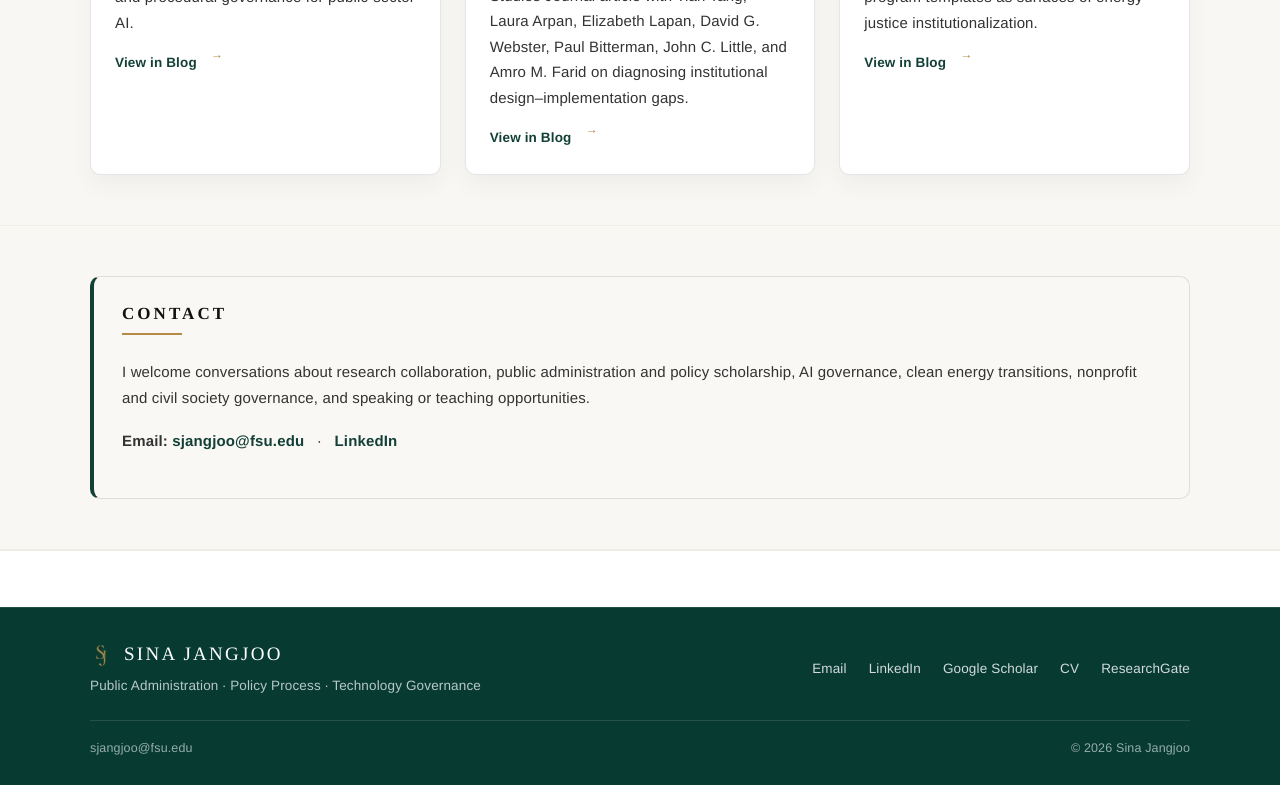
==== commit b4cd2830: "Update index.html" ====
--- a/index.html
+++ b/index.html
@@ -676,5 +676,140 @@
   SJBlog.renderLatest("home-latest-posts", 3, "home");
 </script>
 
+<script>
+  (function () {
+    const carousels = document.querySelectorAll("[data-honors-carousel]");
+
+    carousels.forEach((carousel) => {
+      const track = carousel.querySelector(".honors-track");
+      const slides = Array.from(carousel.querySelectorAll(".honor-card"));
+      const dotsWrap = carousel.querySelector(".honors-dots");
+      const prevButton = document.querySelector(".honors-prev");
+      const nextButton = document.querySelector(".honors-next");
+
+      let index = 0;
+      let visibleCount = getVisibleCount();
+      let autoSlide = null;
+
+      function getVisibleCount() {
+        if (window.innerWidth <= 700) return 1;
+        if (window.innerWidth <= 1100) return 2;
+        return 4;
+      }
+
+      function getGap() {
+        const styles = window.getComputedStyle(track);
+        return parseFloat(styles.columnGap || styles.gap || 24);
+      }
+
+      function getSlideDistance() {
+        const slideWidth = slides[0].getBoundingClientRect().width;
+        return slideWidth + getGap();
+      }
+
+      function getMaxIndex() {
+        return Math.max(0, slides.length - visibleCount);
+      }
+
+      function buildDots() {
+        dotsWrap.innerHTML = "";
+        const totalDots = getMaxIndex() + 1;
+
+        for (let i = 0; i < totalDots; i++) {
+          const dot = document.createElement("button");
+          dot.type = "button";
+          dot.className = "honors-dot";
+          dot.setAttribute("aria-label", "Go to honors slide " + (i + 1));
+          dot.addEventListener("click", () => {
+            index = i;
+            updateCarousel();
+            restartAutoSlide();
+          });
+          dotsWrap.appendChild(dot);
+        }
+      }
+
+      function updateDots() {
+        const dots = Array.from(dotsWrap.querySelectorAll(".honors-dot"));
+        dots.forEach((dot, i) => {
+          dot.classList.toggle("active", i === index);
+        });
+      }
+
+      function updateCarousel() {
+        const maxIndex = getMaxIndex();
+
+        if (index > maxIndex) index = 0;
+        if (index < 0) index = maxIndex;
+
+        const distance = getSlideDistance();
+        track.style.transform = "translateX(" + (-index * distance) + "px)";
+        updateDots();
+      }
+
+      function nextSlide() {
+        index = index >= getMaxIndex() ? 0 : index + 1;
+        updateCarousel();
+      }
+
+      function prevSlide() {
+        index = index <= 0 ? getMaxIndex() : index - 1;
+        updateCarousel();
+      }
+
+      function startAutoSlide() {
+        const reduceMotion = window.matchMedia("(prefers-reduced-motion: reduce)").matches;
+        if (reduceMotion) return;
+
+        stopAutoSlide();
+        autoSlide = window.setInterval(nextSlide, 3600);
+      }
+
+      function stopAutoSlide() {
+        if (autoSlide) {
+          window.clearInterval(autoSlide);
+          autoSlide = null;
+        }
+      }
+
+      function restartAutoSlide() {
+        stopAutoSlide();
+        startAutoSlide();
+      }
+
+      nextButton.addEventListener("click", () => {
+        nextSlide();
+        restartAutoSlide();
+      });
+
+      prevButton.addEventListener("click", () => {
+        prevSlide();
+        restartAutoSlide();
+      });
+
+      carousel.addEventListener("mouseenter", stopAutoSlide);
+      carousel.addEventListener("mouseleave", startAutoSlide);
+      carousel.addEventListener("focusin", stopAutoSlide);
+      carousel.addEventListener("focusout", startAutoSlide);
+
+      window.addEventListener("resize", () => {
+        const newVisibleCount = getVisibleCount();
+
+        if (newVisibleCount !== visibleCount) {
+          visibleCount = newVisibleCount;
+          index = 0;
+          buildDots();
+        }
+
+        updateCarousel();
+      });
+
+      buildDots();
+      updateCarousel();
+      startAutoSlide();
+    });
+  })();
+</script>
+
 </body>
 </html>
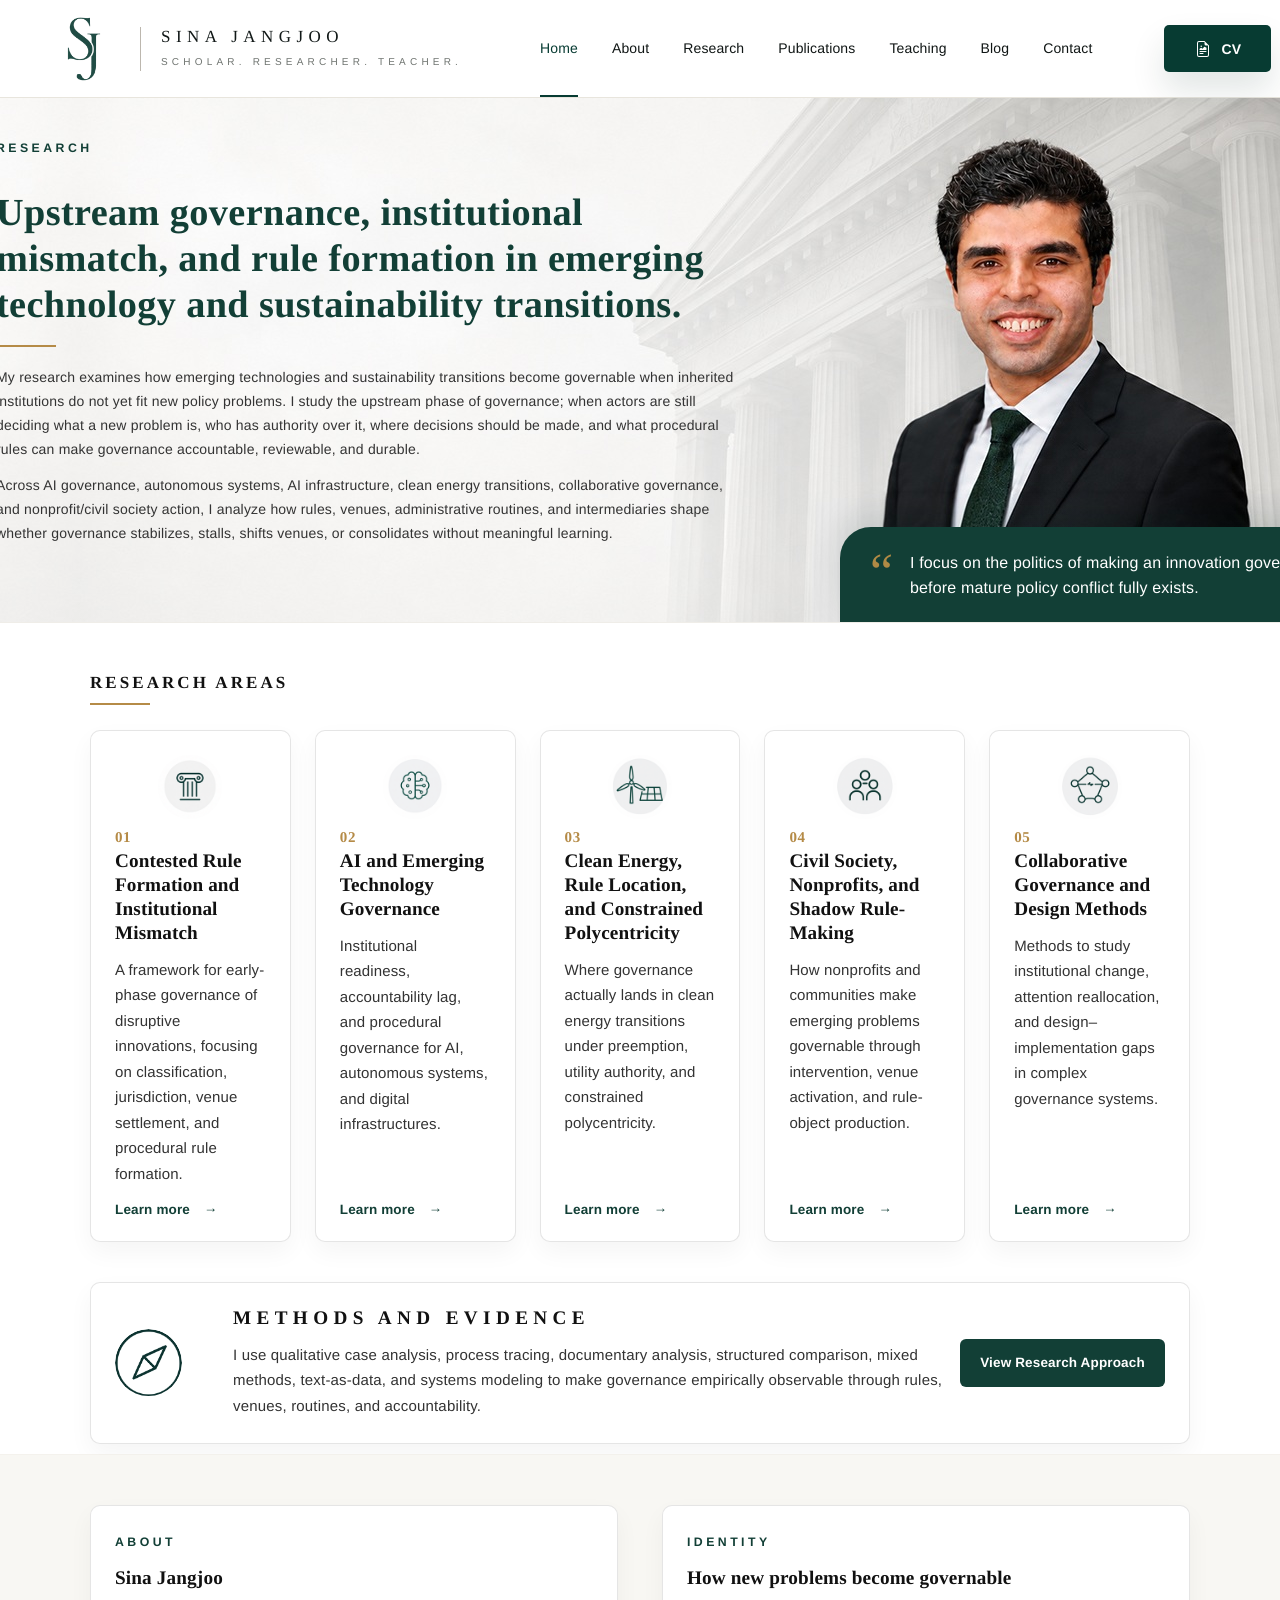
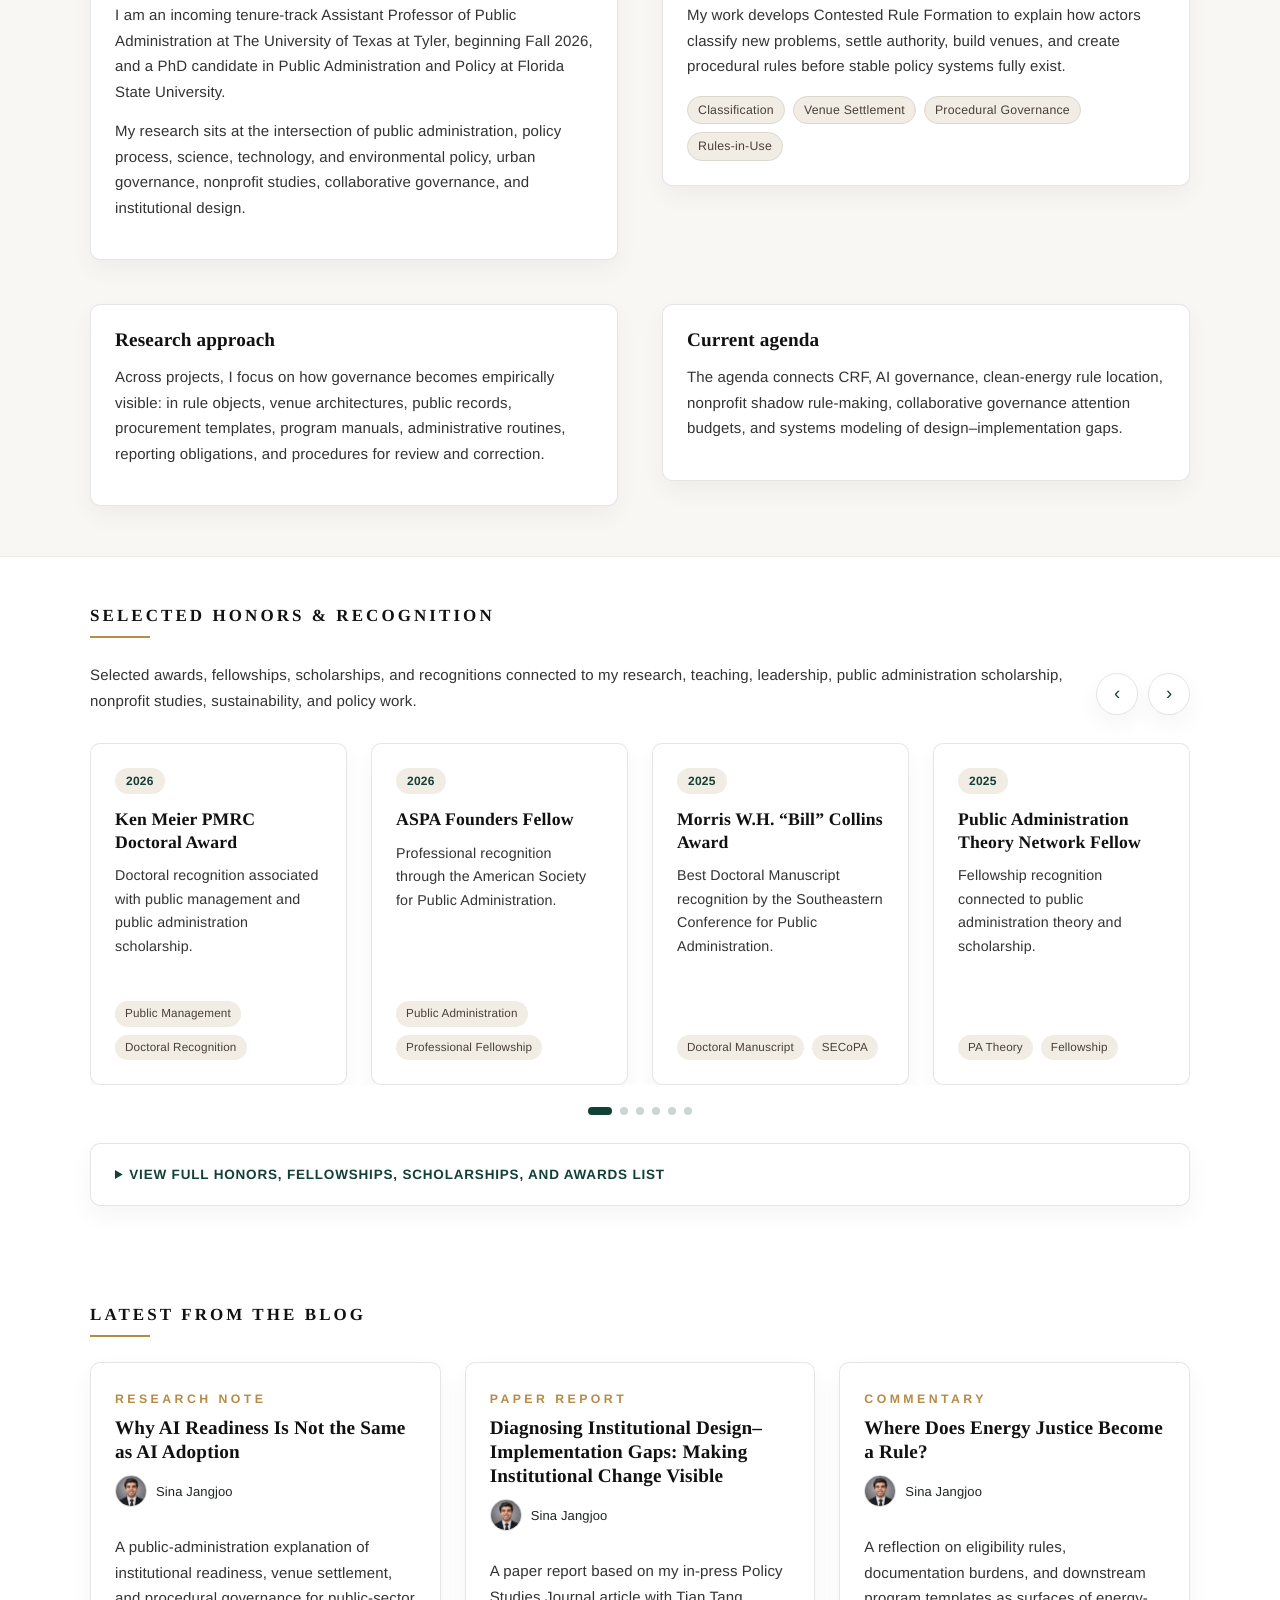
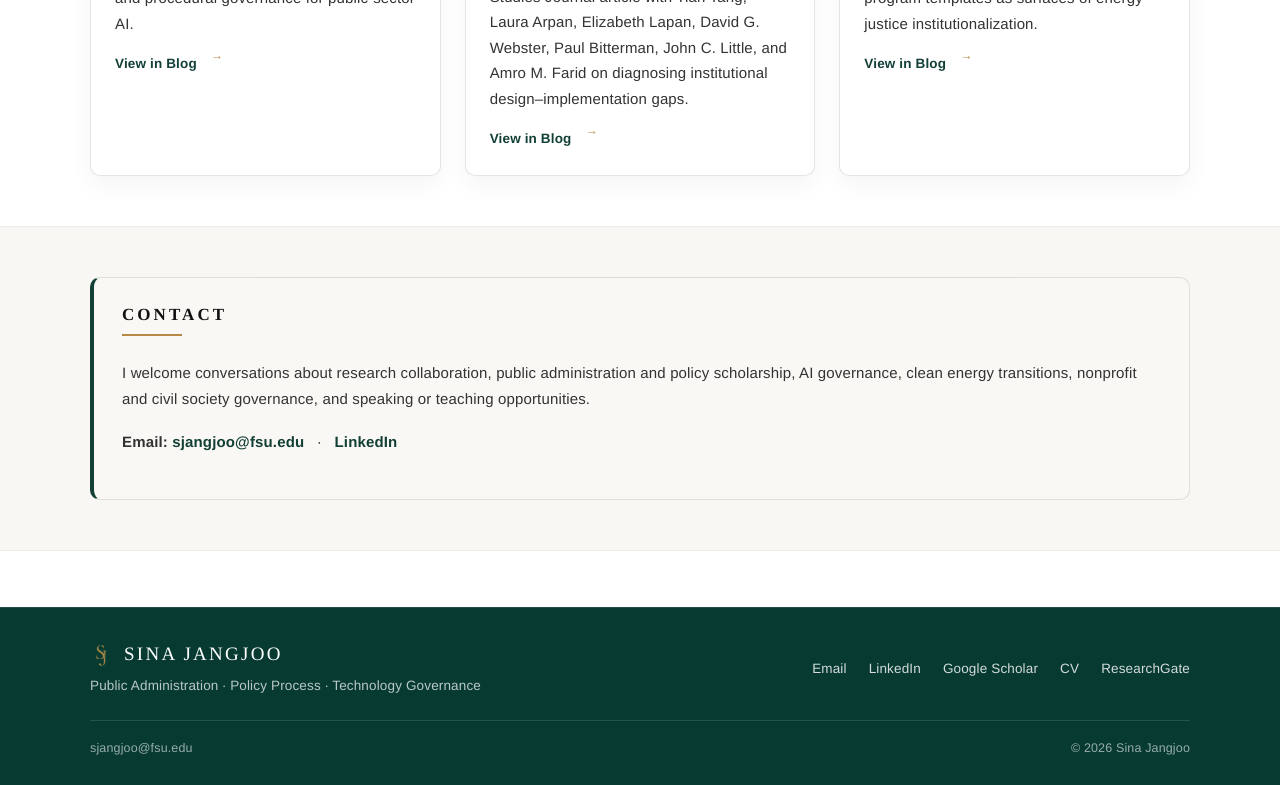
==== commit fc2d774c: "Update index.html" ====
--- a/index.html
+++ b/index.html
@@ -421,7 +421,8 @@
     </div>
 
   </div>
-
+  </section>
+  
   <section class="section block honors-section" id="honors">
   <h2 class="section-title">Selected Honors &amp; Recognition</h2>
   <div class="section-line"></div>
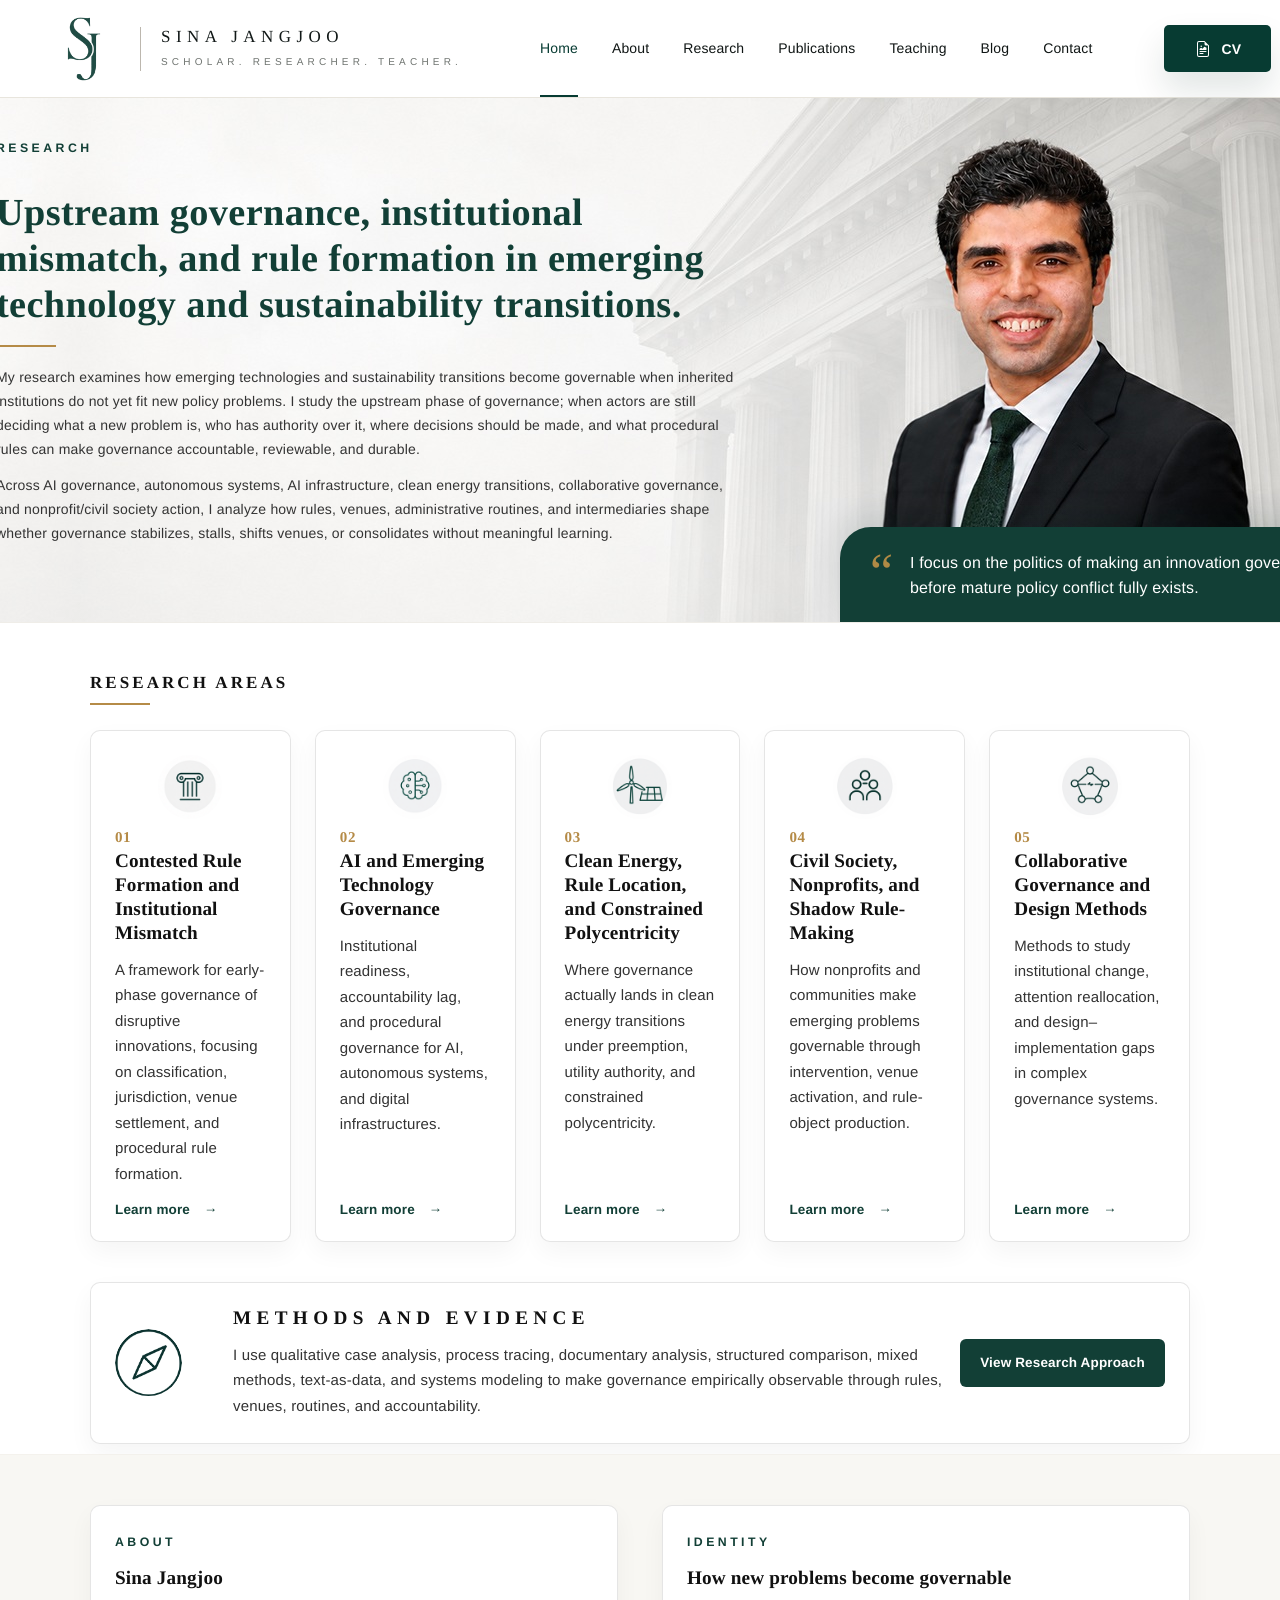
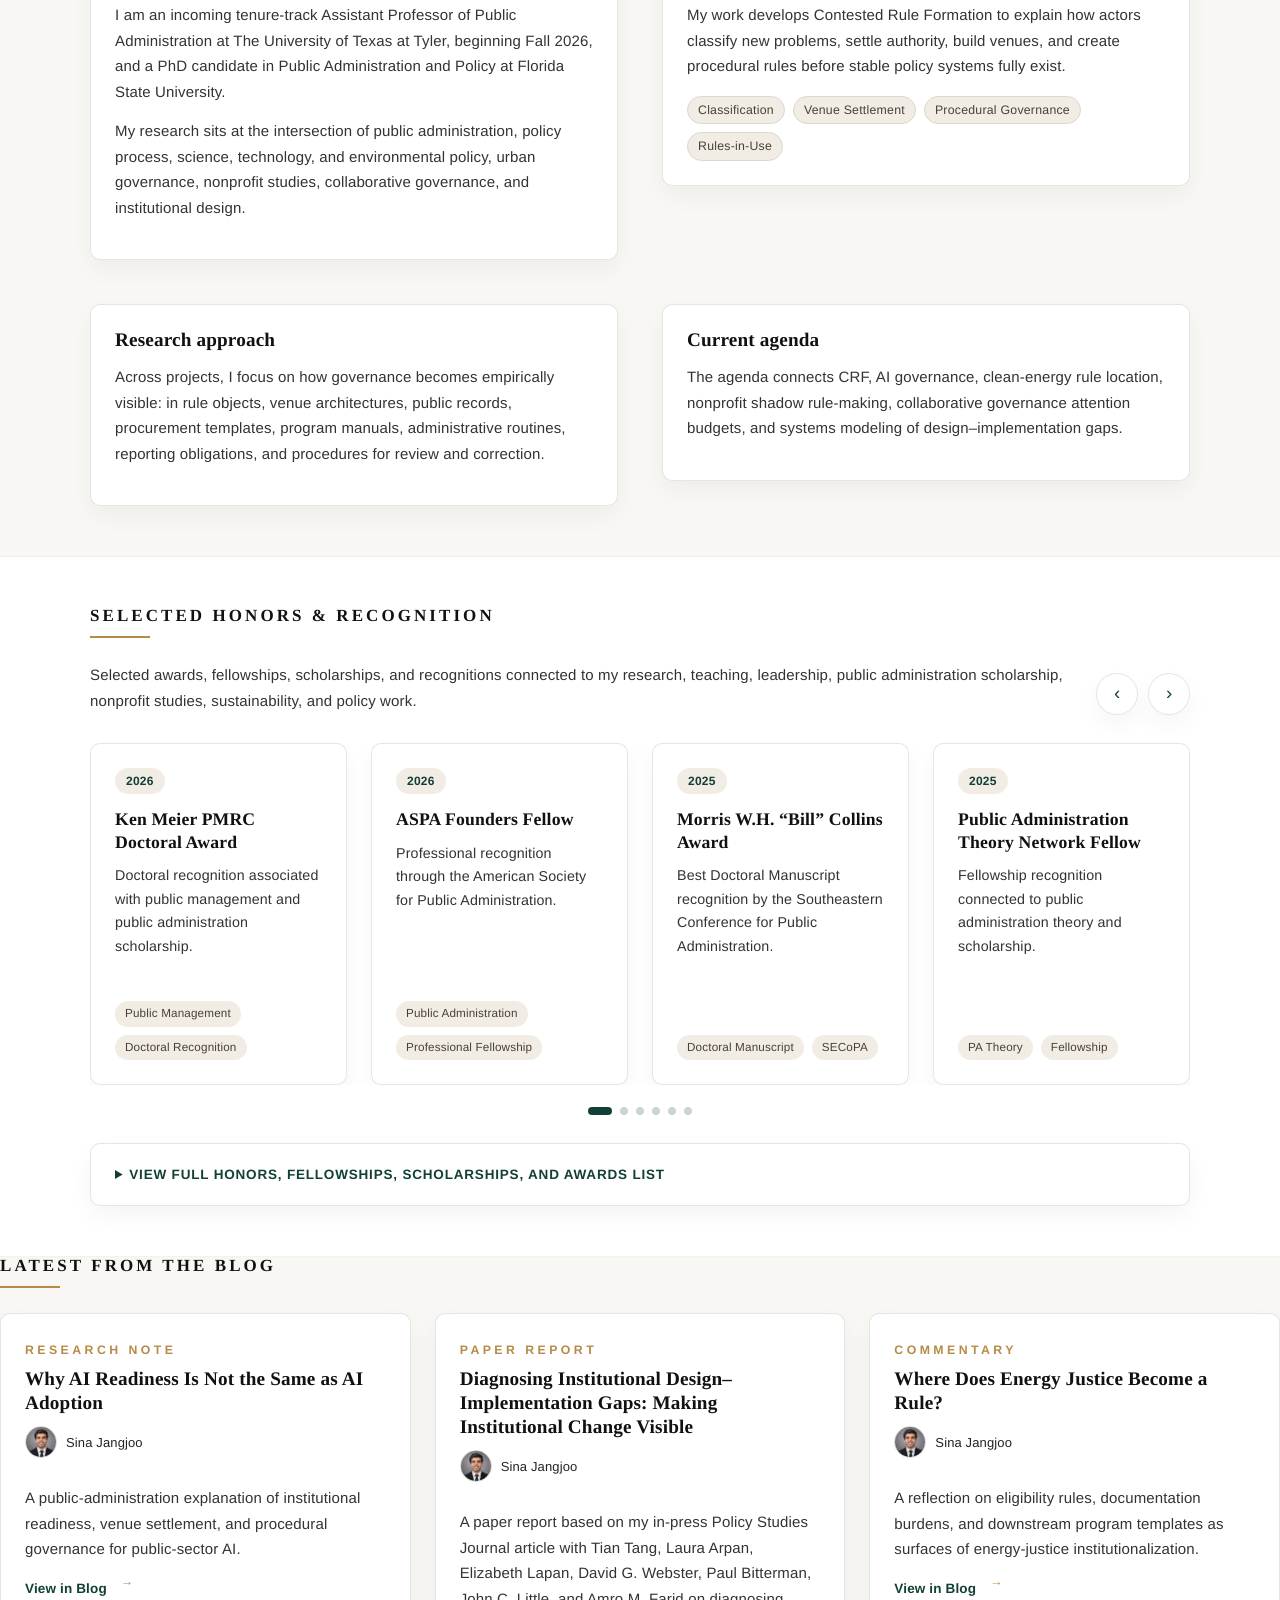
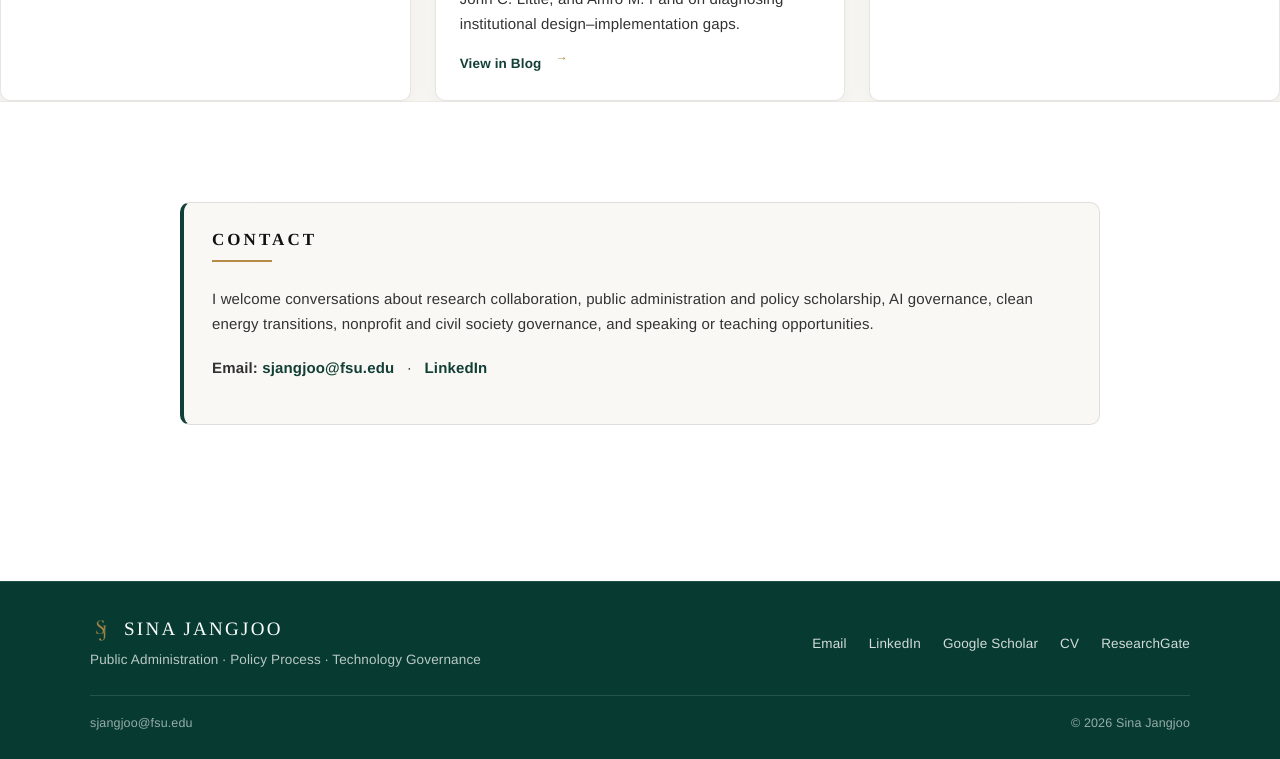
==== commit 3acd973a: "Update index.html" ====
--- a/index.html
+++ b/index.html
@@ -642,7 +642,7 @@
   </details>
 </section>
   
-<section class="section block" id="latest-blog">
+<section class="light-block" id="latest-blog">
 
   <h2 class="section-title">Latest from the Blog</h2>
   <div class="section-line"></div>
@@ -651,7 +651,7 @@
 
 </section>
 
-<section class="light-block" id="contact">
+<section class="section block" id="contact">
   <div class="section block">
     <div class="green-callout">
       
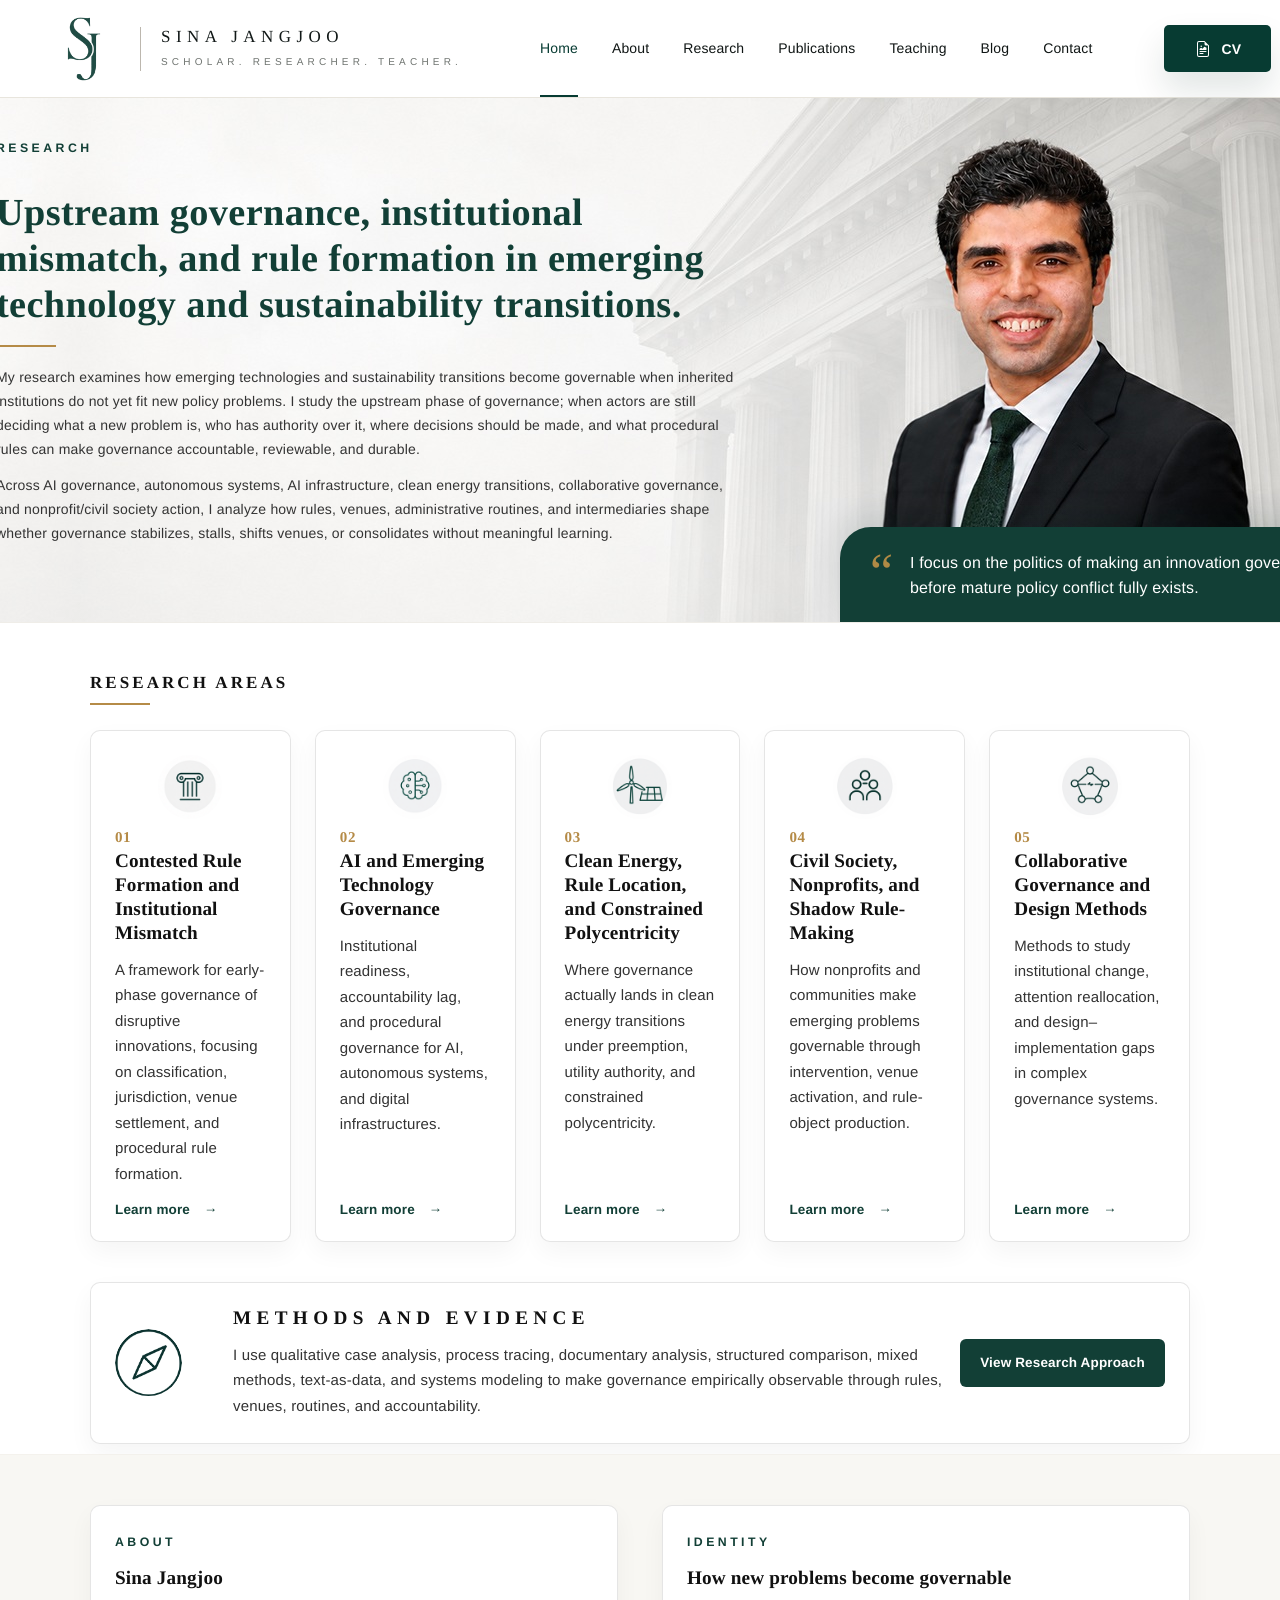
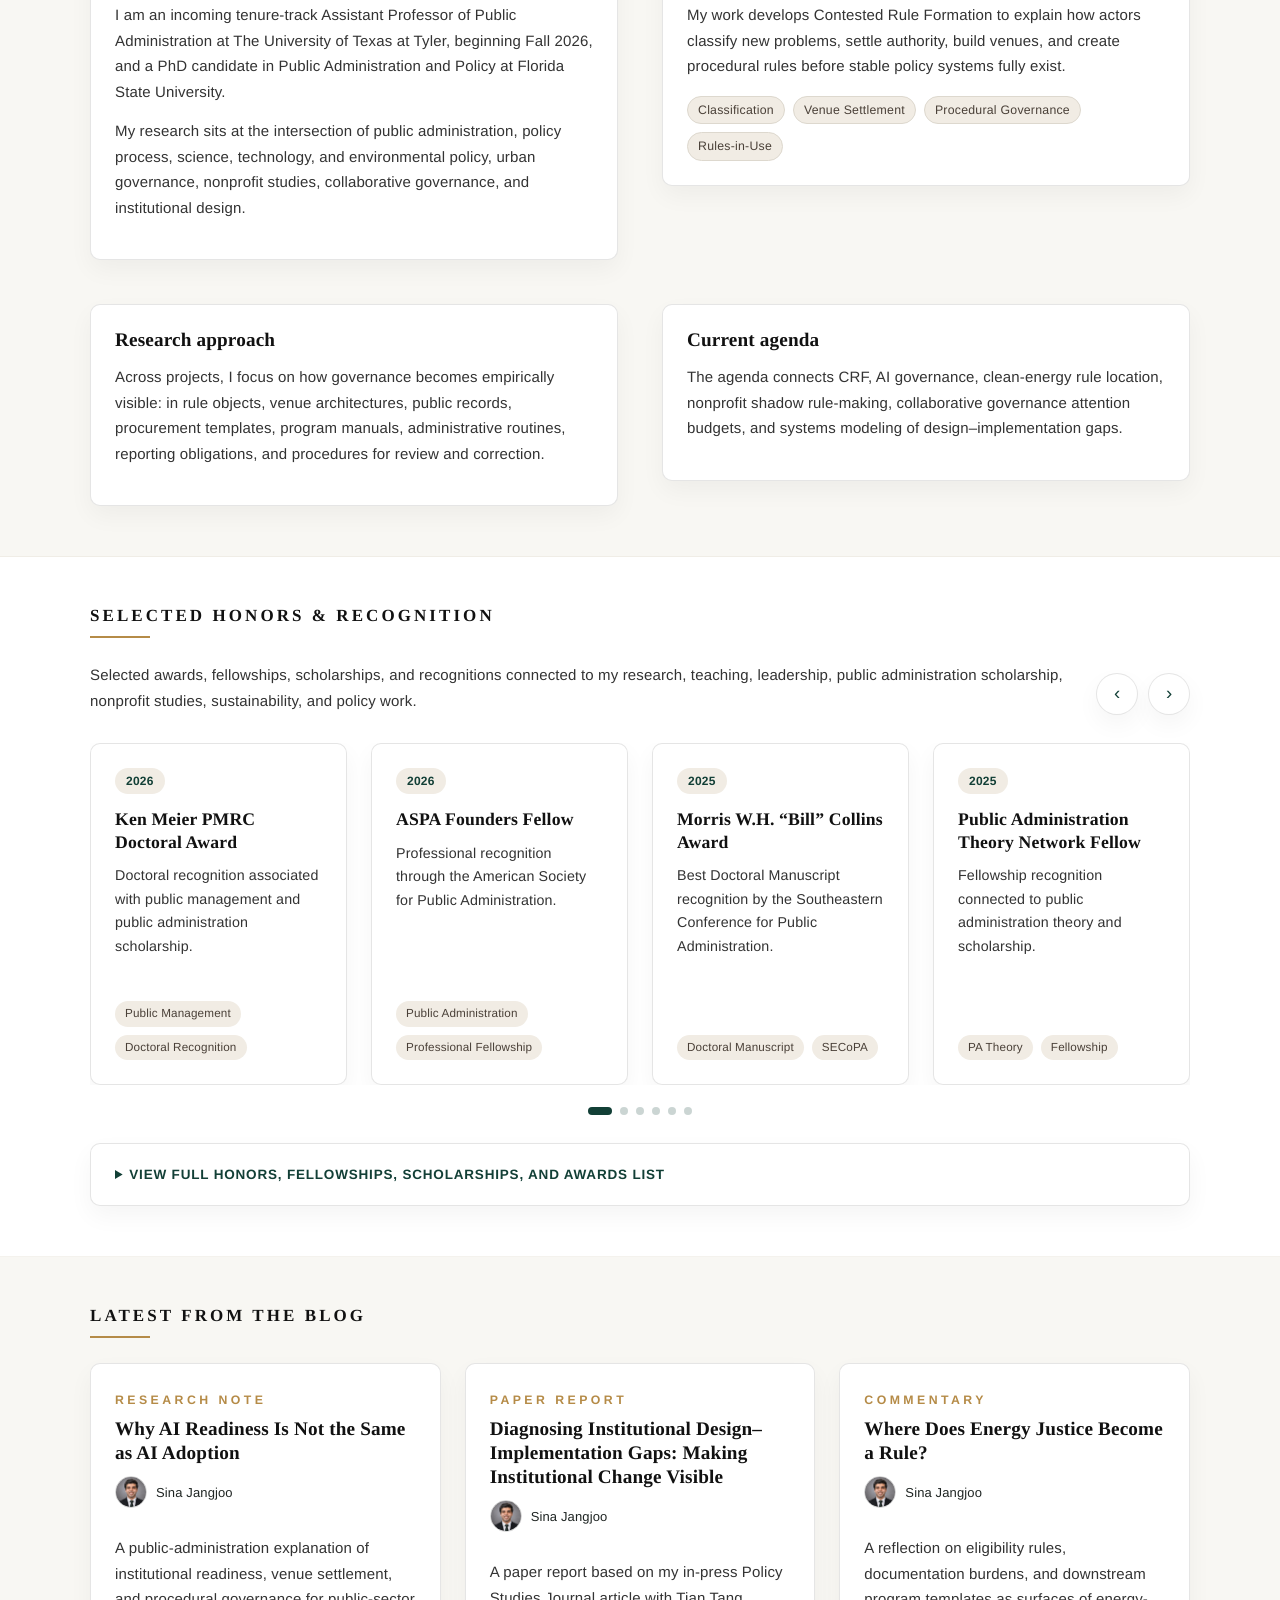
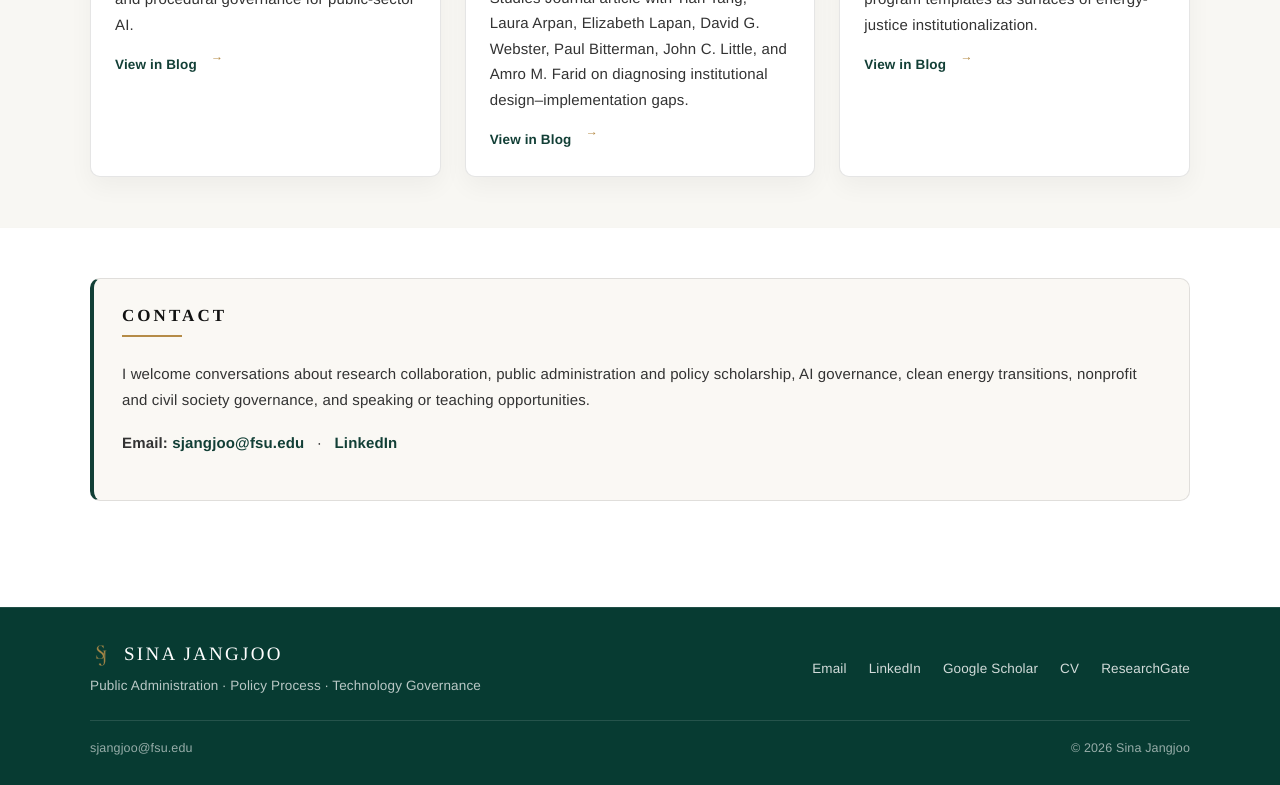
==== commit 295f3986: "Update index.html" ====
--- a/index.html
+++ b/index.html
@@ -643,27 +643,28 @@
 </section>
   
 <section class="light-block" id="latest-blog">
-
-  <h2 class="section-title">Latest from the Blog</h2>
-  <div class="section-line"></div>
-
-  <div class="notes-grid" id="home-latest-posts"></div>
-
+  <div class="section block">
+
+    <h2 class="section-title">Latest from the Blog</h2>
+    <div class="section-line"></div>
+
+    <div class="notes-grid" id="home-latest-posts"></div>
+
+  </div>
 </section>
 
 <section class="section block" id="contact">
-  <div class="section block">
-    <div class="green-callout">
-      
-      <h2 class="section-title">Contact</h2>
-      <div class="section-line"></div>
-      
-      <p>I welcome conversations about research collaboration, public administration and policy scholarship, AI governance, clean energy transitions, nonprofit and civil society governance, and speaking or teaching opportunities.</p>
-      <p style="margin-top:18px">
-        <strong>Email:</strong> <a href="mailto:sjangjoo@fsu.edu">sjangjoo@fsu.edu</a> &nbsp; · &nbsp; 
-        <a href="https://www.linkedin.com/in/sina-jangjoo/" target="_blank" rel="noopener noreferrer">LinkedIn</a>
-      </p>
-    </div>
+  <div class="green-callout">
+    
+    <h2 class="section-title">Contact</h2>
+    <div class="section-line"></div>
+    
+    <p>I welcome conversations about research collaboration, public administration and policy scholarship, AI governance, clean energy transitions, nonprofit and civil society governance, and speaking or teaching opportunities.</p>
+    <p style="margin-top:18px">
+      <strong>Email:</strong> <a href="mailto:sjangjoo@fsu.edu">sjangjoo@fsu.edu</a> &nbsp; · &nbsp; 
+      <a href="https://www.linkedin.com/in/sina-jangjoo/" target="_blank" rel="noopener noreferrer">LinkedIn</a>
+    </p>
+
   </div>
 </section>
 
